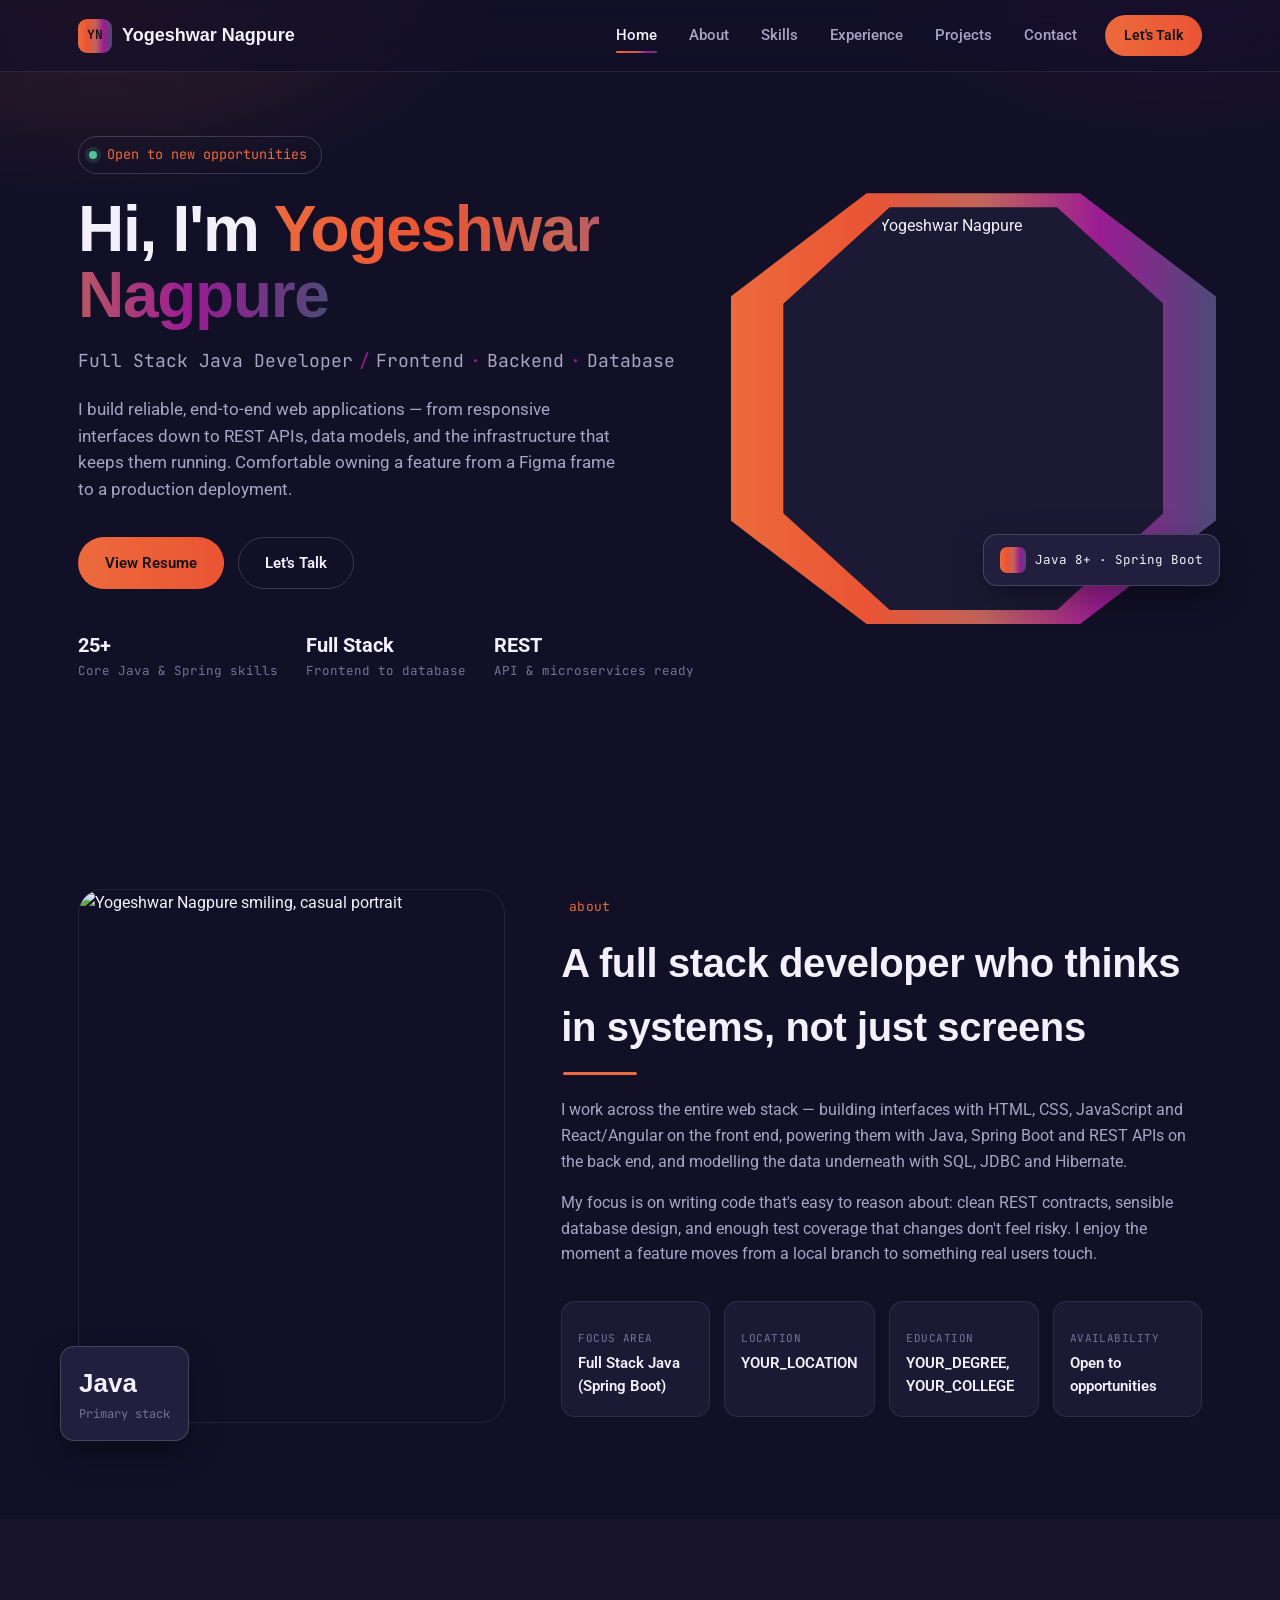
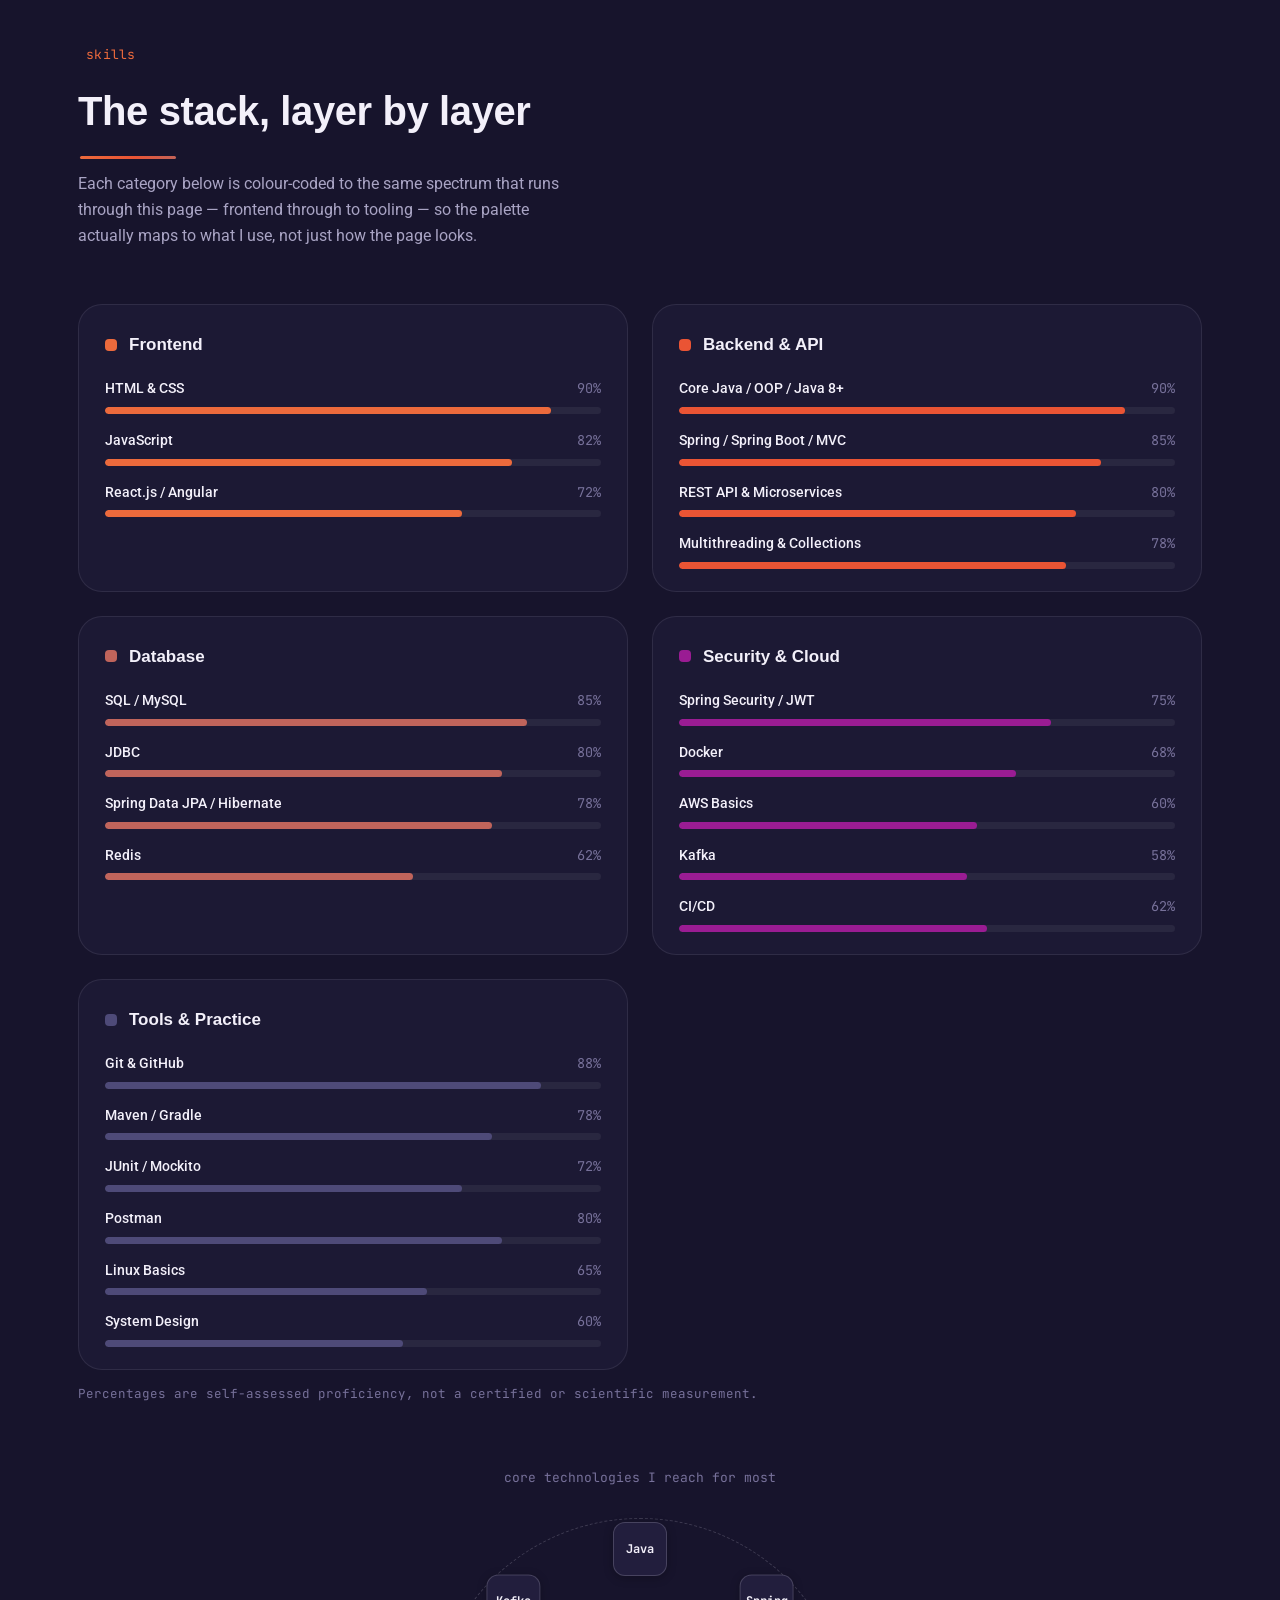
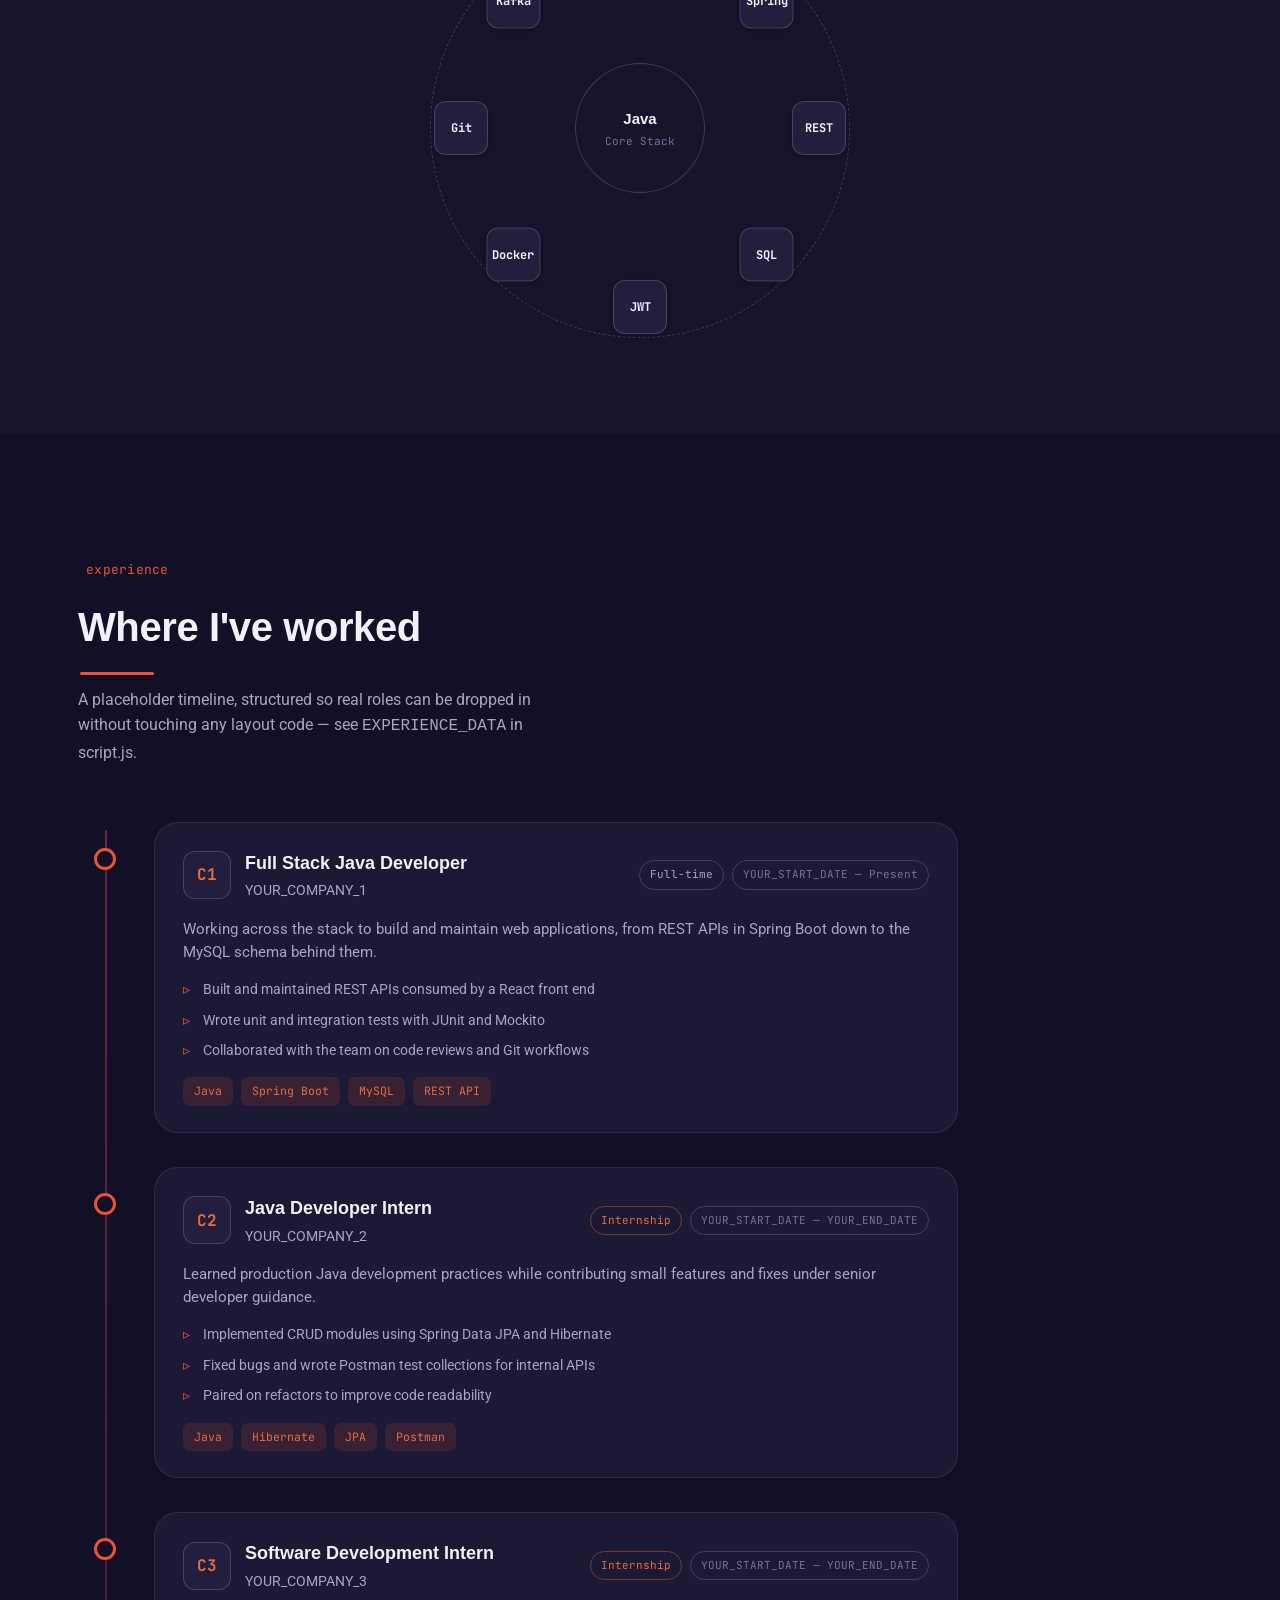
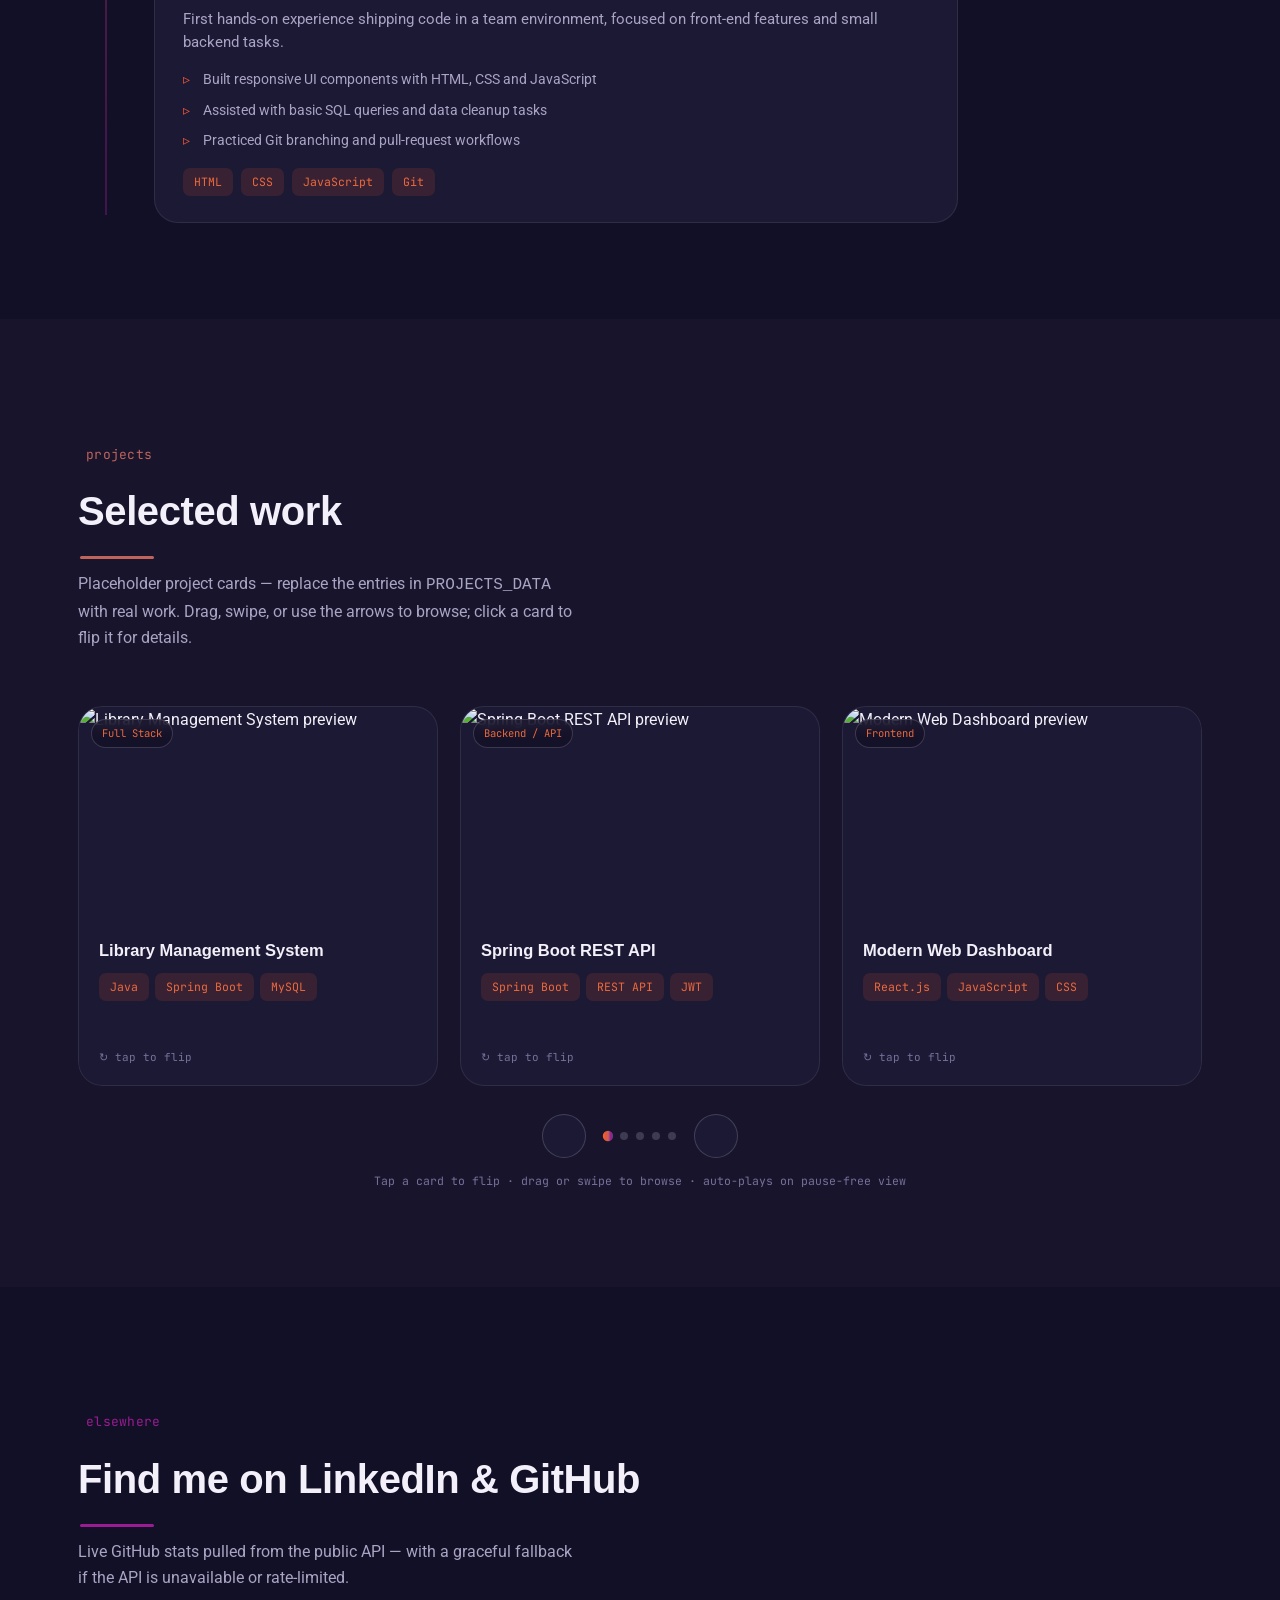
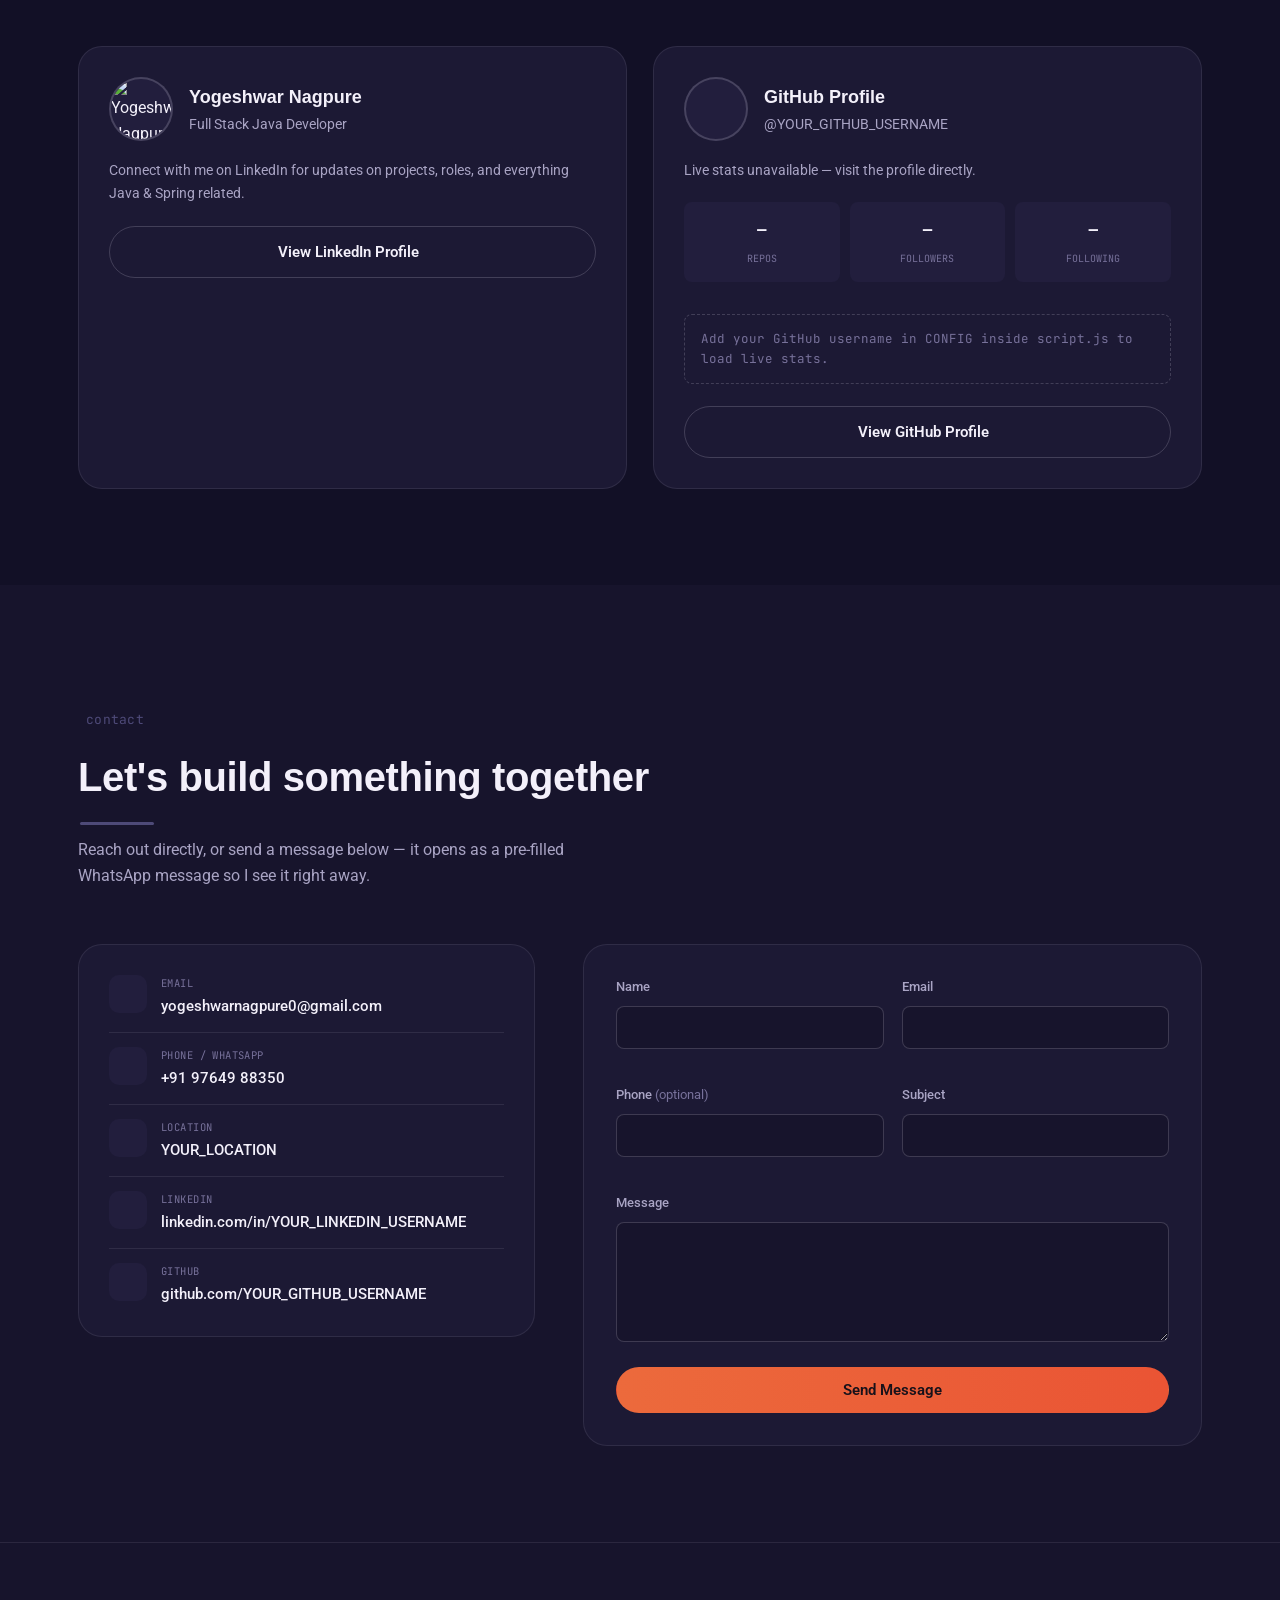
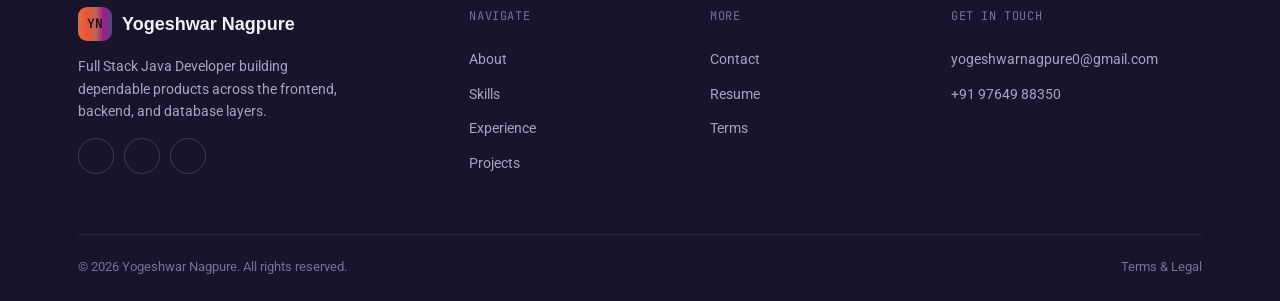
==== index.html @ 5b10509e "Initial commit" ====
<!DOCTYPE html>
<html lang="en">
<head>
<meta charset="UTF-8">
<meta name="viewport" content="width=device-width, initial-scale=1.0">
<title>Yogeshwar Nagpure — Full Stack Java Developer</title>
<meta name="description" content="Portfolio of Yogeshwar Nagpure, a Full Stack Java Developer working across frontend, backend, and database with Spring Boot, REST APIs, and modern web technologies.">
<meta name="theme-color" content="#121026">
<link rel="icon" type="image/svg+xml" href="assets/img/favicon.svg">

<!-- Fonts -->
<link rel="preconnect" href="https://fonts.googleapis.com">
<link rel="preconnect" href="https://fonts.gstatic.com" crossorigin>
<link href="https://fonts.googleapis.com/css2?family=Space+Grotesk:wght@500;600;700&family=Inter:wght@400;500;600;700&family=JetBrains+Mono:wght@400;500;700&display=swap" rel="stylesheet">

<!-- Font Awesome -->
<link rel="stylesheet" href="https://cdnjs.cloudflare.com/ajax/libs/font-awesome/7.3.1/css/all.css" integrity="sha512-x9WwyMYBnlXMNQ6kQ/Lyzu1NqIhLQKL5Oq6xByfXuRj7s9CskyCbLv/1IjqzJmXwFXWr0ov6jBV7Qbc0hh9nHg==" crossorigin="anonymous" referrerpolicy="no-referrer">

<link rel="stylesheet" href="style.css">
</head>
<body>

<!-- Scroll progress: the "stack spectrum" thread -->
<div class="scroll-progress" aria-hidden="true"><div class="scroll-progress__bar" id="scrollProgress"></div></div>

<!-- ============ HEADER ============ -->
<header class="site-header" id="siteHeader">
  <div class="site-header__inner">
    <a href="#home" class="brand">
      <span class="brand__mark" aria-hidden="true">YN</span>
      Yogeshwar Nagpure
    </a>

    <nav class="nav" id="siteNav" aria-label="Primary">
      <a href="#home" class="nav__link" data-nav>Home</a>
      <a href="#about" class="nav__link" data-nav>About</a>
      <a href="#skills" class="nav__link" data-nav>Skills</a>
      <a href="#experience" class="nav__link" data-nav>Experience</a>
      <a href="#projects" class="nav__link" data-nav>Projects</a>
      <a href="#contact" class="nav__link" data-nav>Contact</a>
      <a href="#contact" class="btn btn-primary btn-sm nav__cta">Let's Talk</a>
    </nav>

    <button class="hamburger" id="hamburgerBtn" aria-label="Toggle navigation menu" aria-expanded="false" aria-controls="siteNav">
      <span></span><span></span><span></span>
    </button>
  </div>
</header>

<main>

  <!-- ============ HERO ============ -->
  <section class="hero" id="home">
    <div class="container hero__grid">
      <div data-reveal>
        <div class="hero__kicker"><span class="hero__kicker-dot" aria-hidden="true"></span> Open to new opportunities</div>

        <h1 class="hero__name">Hi, I'm <span>Yogeshwar Nagpure</span></h1>

        <p class="hero__role">Full Stack Java Developer<span class="divider">/</span>Frontend<span class="divider">·</span>Backend<span class="divider">·</span>Database</p>

        <p class="hero__intro">I build reliable, end-to-end web applications — from responsive interfaces down to REST APIs, data models, and the infrastructure that keeps them running. Comfortable owning a feature from a Figma frame to a production deployment.</p>

        <div class="hero__actions">
          <button class="btn btn-primary" id="openResumeBtn">View Resume</button>
          <a href="#contact" class="btn btn-outline" id="letsTalkBtn">Let's Talk</a>
        </div>

        <div class="hero__meta">
          <div class="hero__meta-item"><b>25+</b>Core Java &amp; Spring skills</div>
          <div class="hero__meta-item"><b>Full&nbsp;Stack</b>Frontend to database</div>
          <div class="hero__meta-item"><b>REST</b>API &amp; microservices ready</div>
        </div>
      </div>

      <div class="hero__portrait" data-reveal>
        <div class="hero__portrait-ring" aria-hidden="true"></div>
        <div class="hero__portrait-frame">
          <img src="assets/img/profile-formal.jpg" alt="Portrait of Yogeshwar Nagpure">
        </div>
        <div class="hero__tag">
          <span class="hero__tag-icon" aria-hidden="true"></span>
          <span>Java 8+ · Spring Boot</span>
        </div>
      </div>
    </div>
  </section>

  <!-- ============ ABOUT ============ -->
  <section class="section" id="about">
    <div class="container">
      <div class="about__grid">
        <div class="about__photo-wrap" data-reveal>
          <div class="about__photo">
            <img src="assets/img/profile-casual.jpg" alt="Yogeshwar Nagpure smiling, casual portrait">
          </div>
          <div class="about__badge">
            <b>Java</b>
            <span>Primary stack</span>
          </div>
        </div>

        <div data-reveal>
          <div class="eyebrow" style="--eyebrow-accent:var(--stack-1);"><i class="fa-solid fa-user" aria-hidden="true"></i>about</div>
          <h2 class="section-title" style="--title-accent:var(--stack-1);">A full stack developer who thinks in systems, not just screens</h2>
          <div class="about__text" style="margin-top:22px;">
            <p>I work across the entire web stack — building interfaces with HTML, CSS, JavaScript and React/Angular on the front end, powering them with Java, Spring Boot and REST APIs on the back end, and modelling the data underneath with SQL, JDBC and Hibernate.</p>
            <p>My focus is on writing code that's easy to reason about: clean REST contracts, sensible database design, and enough test coverage that changes don't feel risky. I enjoy the moment a feature moves from a local branch to something real users touch.</p>
          </div>

          <div class="info-cards" data-reveal-group>
            <div class="info-card" style="--i:0" data-reveal>
              <div class="info-card__icon" aria-hidden="true"><i class="fa-solid fa-compass" style="color:var(--stack-1);"></i></div>
              <div class="info-card__label">Focus Area</div>
              <div class="info-card__value">Full Stack Java (Spring Boot)</div>
            </div>
            <div class="info-card" style="--i:1" data-reveal>
              <div class="info-card__icon" aria-hidden="true"><i class="fa-solid fa-location-dot" style="color:var(--stack-3);"></i></div>
              <div class="info-card__label">Location</div>
              <div class="info-card__value">YOUR_LOCATION</div>
            </div>
            <div class="info-card" style="--i:2" data-reveal>
              <div class="info-card__icon" aria-hidden="true"><i class="fa-solid fa-graduation-cap" style="color:var(--stack-4);"></i></div>
              <div class="info-card__label">Education</div>
              <div class="info-card__value">YOUR_DEGREE, YOUR_COLLEGE</div>
            </div>
            <div class="info-card" style="--i:3" data-reveal>
              <div class="info-card__icon" aria-hidden="true"><i class="fa-solid fa-circle" style="color:var(--success);"></i></div>
              <div class="info-card__label">Availability</div>
              <div class="info-card__value">Open to opportunities</div>
            </div>
          </div>
        </div>
      </div>
    </div>
  </section>

  <!-- ============ SKILLS ============ -->
  <section class="section section-alt" id="skills">
    <div class="container">
      <div class="section-head" data-reveal>
        <div class="eyebrow"><i class="fa-solid fa-layer-group" aria-hidden="true"></i>skills</div>
        <h2 class="section-title section-title--gradient">The stack, layer by layer</h2>
        <p class="section-sub">Each category below is colour-coded to the same spectrum that runs through this page — frontend through to tooling — so the palette actually maps to what I use, not just how the page looks.</p>
      </div>

      <div class="skills-categories" id="skillsGrid" data-reveal-group>
        <!-- populated by script.js from SKILLS_DATA, structural markup kept here for no-JS fallback -->
      </div>
      <p class="skills-note">Percentages are self-assessed proficiency, not a certified or scientific measurement.</p>

      <div class="ring-wrap">
        <p class="ring-title">core technologies I reach for most</p>
        <div class="ring" id="skillRing" data-paused="false">
          <div class="ring__track" id="ringTrack"></div>
          <div class="ring__center"><b>Java</b><span>Core Stack</span></div>
        </div>
      </div>
    </div>
  </section>

  <!-- ============ EXPERIENCE ============ -->
  <section class="section" id="experience">
    <div class="container">
      <div class="section-head" data-reveal>
        <div class="eyebrow" style="--eyebrow-accent:var(--stack-2);"><i class="fa-solid fa-briefcase" aria-hidden="true"></i>experience</div>
        <h2 class="section-title" style="--title-accent:var(--stack-2);">Where I've worked</h2>
        <p class="section-sub">A placeholder timeline, structured so real roles can be dropped in without touching any layout code — see <code>EXPERIENCE_DATA</code> in script.js.</p>
      </div>

      <div class="timeline" id="timelineList" data-reveal></div>
    </div>
  </section>

  <!-- ============ PROJECTS ============ -->
  <section class="section section-alt" id="projects">
    <div class="container">
      <div class="section-head" data-reveal>
        <div class="eyebrow" style="--eyebrow-accent:var(--stack-3);"><i class="fa-solid fa-diagram-project" aria-hidden="true"></i>projects</div>
        <h2 class="section-title" style="--title-accent:var(--stack-3);">Selected work</h2>
        <p class="section-sub">Placeholder project cards — replace the entries in <code>PROJECTS_DATA</code> with real work. Drag, swipe, or use the arrows to browse; click a card to flip it for details.</p>
      </div>

      <div class="carousel" id="projectCarousel">
        <div class="carousel__viewport" id="carouselViewport">
          <div class="carousel__track" id="carouselTrack"></div>
        </div>
        <div class="carousel__controls">
          <button class="carousel__arrow" id="prevBtn" aria-label="Previous project"><i class="fa-solid fa-chevron-left" aria-hidden="true"></i></button>
          <div class="carousel__dots" id="carouselDots"></div>
          <button class="carousel__arrow" id="nextBtn" aria-label="Next project"><i class="fa-solid fa-chevron-right" aria-hidden="true"></i></button>
        </div>
        <p class="carousel__hint">Tap a card to flip · drag or swipe to browse · auto-plays on pause-free view</p>
      </div>
    </div>
  </section>

  <!-- ============ PROFESSIONAL PROFILES ============ -->
  <section class="section" id="profiles">
    <div class="container">
      <div class="section-head" data-reveal>
        <div class="eyebrow" style="--eyebrow-accent:var(--stack-4);"><i class="fa-solid fa-share-nodes" aria-hidden="true"></i>elsewhere</div>
        <h2 class="section-title" style="--title-accent:var(--stack-4);">Find me on LinkedIn &amp; GitHub</h2>
        <p class="section-sub">Live GitHub stats pulled from the public API — with a graceful fallback if the API is unavailable or rate-limited.</p>
      </div>

      <div class="profiles-grid" data-reveal-group>
        <!-- LinkedIn card -->
        <div class="profile-card" style="--i:0" data-reveal>
          <div class="profile-card__head">
            <img class="profile-card__avatar" src="assets/img/profile-formal.jpg" alt="Yogeshwar Nagpure LinkedIn profile photo">
            <div>
              <div class="profile-card__name">Yogeshwar Nagpure</div>
              <div class="profile-card__role">Full Stack Java Developer</div>
            </div>
          </div>
          <p class="profile-card__bio">Connect with me on LinkedIn for updates on projects, roles, and everything Java &amp; Spring related.</p>
          <div class="profile-card__cta">
            <a href="https://www.linkedin.com/in/YOUR_LINKEDIN_USERNAME" target="_blank" rel="noopener noreferrer" class="btn btn-outline btn-block">View LinkedIn Profile <i class="fa-solid fa-arrow-up-right-from-square" aria-hidden="true"></i></a>
          </div>
        </div>

        <!-- GitHub card -->
        <div class="profile-card" style="--i:1" data-reveal id="githubCard" data-username="YOUR_GITHUB_USERNAME">
          <div class="profile-card__head">
            <img class="profile-card__avatar skeleton" id="ghAvatar" alt="" width="64" height="64" src="data:image/svg+xml,%3Csvg xmlns='http://www.w3.org/2000/svg' viewBox='0 0 64 64'%3E%3C/svg%3E">
            <div>
              <div class="profile-card__name" id="ghName">Loading…</div>
              <div class="profile-card__role" id="ghLogin">@YOUR_GITHUB_USERNAME</div>
            </div>
          </div>
          <p class="profile-card__bio" id="ghBio">Fetching public GitHub profile data…</p>
          <div class="profile-card__stats">
            <div class="profile-stat"><b id="ghRepos">–</b><span>Repos</span></div>
            <div class="profile-stat"><b id="ghFollowers">–</b><span>Followers</span></div>
            <div class="profile-stat"><b id="ghFollowing">–</b><span>Following</span></div>
          </div>
          <div class="profile-card__repos" id="ghRepoList"></div>
          <div class="profile-card__fallback" id="ghFallback">GitHub data isn't available right now (API limit, network, or invalid username) — showing this card without live stats. Visit the profile directly instead.</div>
          <div class="profile-card__cta">
            <a href="https://github.com/YOUR_GITHUB_USERNAME" target="_blank" rel="noopener noreferrer" class="btn btn-outline btn-block">View GitHub Profile <i class="fa-solid fa-arrow-up-right-from-square" aria-hidden="true"></i></a>
          </div>
        </div>
      </div>
    </div>
  </section>

  <!-- ============ CONTACT ============ -->
  <section class="section section-alt" id="contact">
    <div class="container">
      <div class="section-head" data-reveal>
        <div class="eyebrow" style="--eyebrow-accent:var(--stack-5);"><i class="fa-solid fa-paper-plane" aria-hidden="true"></i>contact</div>
        <h2 class="section-title" style="--title-accent:var(--stack-5);">Let's build something together</h2>
        <p class="section-sub">Reach out directly, or send a message below — it opens as a pre-filled WhatsApp message so I see it right away.</p>
      </div>

      <div class="contact__grid">
        <div class="contact-info-card" data-reveal>
          <div class="contact-row">
            <div class="contact-row__icon" aria-hidden="true"><i class="fa-solid fa-envelope" style="color:var(--stack-1);"></i></div>
            <div>
              <div class="contact-row__label">Email</div>
              <div class="contact-row__value"><a href="mailto:yogeshwarnagpure0@gmail.com">yogeshwarnagpure0@gmail.com</a></div>
            </div>
          </div>
          <div class="contact-row">
            <div class="contact-row__icon" aria-hidden="true"><i class="fa-brands fa-whatsapp" style="color:#25D366;"></i></div>
            <div>
              <div class="contact-row__label">Phone / WhatsApp</div>
              <div class="contact-row__value"><a href="tel:+919764988350">+91 97649 88350</a></div>
            </div>
          </div>
          <div class="contact-row">
            <div class="contact-row__icon" aria-hidden="true"><i class="fa-solid fa-location-dot" style="color:var(--stack-3);"></i></div>
            <div>
              <div class="contact-row__label">Location</div>
              <div class="contact-row__value">YOUR_LOCATION</div>
            </div>
          </div>
          <div class="contact-row">
            <div class="contact-row__icon" aria-hidden="true"><i class="fa-brands fa-linkedin-in" style="color:#0A66C2;"></i></div>
            <div>
              <div class="contact-row__label">LinkedIn</div>
              <div class="contact-row__value"><a href="https://www.linkedin.com/in/YOUR_LINKEDIN_USERNAME" target="_blank" rel="noopener noreferrer">linkedin.com/in/YOUR_LINKEDIN_USERNAME</a></div>
            </div>
          </div>
          <div class="contact-row">
            <div class="contact-row__icon" aria-hidden="true"><i class="fa-brands fa-github"></i></div>
            <div>
              <div class="contact-row__label">GitHub</div>
              <div class="contact-row__value"><a href="https://github.com/YOUR_GITHUB_USERNAME" target="_blank" rel="noopener noreferrer">github.com/YOUR_GITHUB_USERNAME</a></div>
            </div>
          </div>
        </div>

        <form class="form" id="contactForm" data-reveal novalidate>
          <div class="form-grid">
            <div class="field">
              <label for="fieldName">Name</label>
              <input type="text" id="fieldName" name="name" autocomplete="name" required>
              <p class="field-error">Please enter your name.</p>
            </div>
            <div class="field">
              <label for="fieldEmail">Email</label>
              <input type="email" id="fieldEmail" name="email" autocomplete="email" required>
              <p class="field-error">Please enter a valid email address.</p>
            </div>
            <div class="field">
              <label for="fieldPhone">Phone <span style="color:var(--text-muted); font-weight:400;">(optional)</span></label>
              <input type="tel" id="fieldPhone" name="phone" autocomplete="tel">
              <p class="field-error">Please enter a valid phone number.</p>
            </div>
            <div class="field">
              <label for="fieldSubject">Subject</label>
              <input type="text" id="fieldSubject" name="subject" required>
              <p class="field-error">Please enter a subject.</p>
            </div>
            <div class="field field-full">
              <label for="fieldMessage">Message</label>
              <textarea id="fieldMessage" name="message" required></textarea>
              <p class="field-error">Please enter a message.</p>
            </div>
          </div>

          <button type="submit" class="btn btn-primary btn-block">Send Message</button>
          <p class="form-status" id="formStatus" role="status"></p>
        </form>
      </div>
    </div>
  </section>

</main>

<!-- ============ FOOTER ============ -->
<footer class="site-footer">
  <div class="container">
    <div class="footer__grid">
      <div class="footer__brand">
        <a href="#home" class="brand"><span class="brand__mark" aria-hidden="true">YN</span> Yogeshwar Nagpure</a>
        <p class="footer__desc">Full Stack Java Developer building dependable products across the frontend, backend, and database layers.</p>
        <div class="footer__social">
          <a href="mailto:yogeshwarnagpure0@gmail.com" aria-label="Email Yogeshwar Nagpure"><i class="fa-solid fa-envelope" aria-hidden="true"></i></a>
          <a href="https://github.com/YOUR_GITHUB_USERNAME" target="_blank" rel="noopener noreferrer" aria-label="GitHub profile"><i class="fa-brands fa-github" aria-hidden="true"></i></a>
          <a href="https://www.linkedin.com/in/YOUR_LINKEDIN_USERNAME" target="_blank" rel="noopener noreferrer" aria-label="LinkedIn profile"><i class="fa-brands fa-linkedin-in" aria-hidden="true"></i></a>
        </div>
      </div>

      <div class="footer__col">
        <div class="footer__col-title">Navigate</div>
        <a href="#about">About</a>
        <a href="#skills">Skills</a>
        <a href="#experience">Experience</a>
        <a href="#projects">Projects</a>
      </div>

      <div class="footer__col">
        <div class="footer__col-title">More</div>
        <a href="#contact">Contact</a>
        <a href="#" id="footerResumeLink">Resume</a>
        <a href="terms.html">Terms</a>
      </div>

      <div class="footer__col">
        <div class="footer__col-title">Get in touch</div>
        <a href="mailto:yogeshwarnagpure0@gmail.com">yogeshwarnagpure0@gmail.com</a>
        <a href="tel:+919764988350">+91 97649 88350</a>
      </div>
    </div>

    <div class="footer__bottom">
      <span>© <span id="footerYear"></span> Yogeshwar Nagpure. All rights reserved.</span>
      <span><a href="terms.html">Terms &amp; Legal</a></span>
    </div>
  </div>
</footer>

<button class="back-to-top" id="backToTop" aria-label="Back to top"><i class="fa-solid fa-arrow-up" aria-hidden="true"></i></button>

<!-- Resume modal -->
<div class="modal-overlay" id="resumeModal" role="dialog" aria-modal="true" aria-labelledby="resumeModalTitle">
  <div class="modal">
    <div class="modal__head">
      <span class="modal__title" id="resumeModalTitle">Resume — Yogeshwar Nagpure</span>
      <button class="modal__close" id="closeResumeBtn" aria-label="Close resume preview"><i class="fa-solid fa-xmark" aria-hidden="true"></i></button>
    </div>
    <div class="modal__body" id="resumeModalBody">
      <!-- iframe injected by JS, with fallback message if YOUR_RESUME_PDF isn't set -->
    </div>
  </div>
</div>

<script src="script.js"></script>
</body>
</html>
---- style.css ----
@import url('https://fonts.googleapis.com/css2?family=Asap+Sharp:ital,wght@0,100..900;1,100..900&family=Roboto:ital,wght@0,100..900;1,100..900&display=swap');

/* =========================================================
   YOGESHWAR NAGPURE — PORTFOLIO
   Design concept: "The Stack Spectrum"
   A five-stop gradient (frontend → backend → database →
   security/cloud → infrastructure) drawn from the provided
   palette. Infrastructure (deepest, darkest stop) becomes the
   page canvas itself; the other four stops rise out of it as
   accents, and are used to literally color-code the developer's
   real skill categories rather than as decoration. A thin
   gradient bar at the top of the viewport fills as you scroll —
   descending through the page mirrors descending through the
   stack.
   ========================================================= */

/* ---------- Design tokens ---------- */
:root {
  /* Stack spectrum (from provided palette) */
  --stack-1: #EC6A3C; /* Frontend */
  --stack-2: #EA5434; /* Backend / API */
  --stack-3: #C0645B; /* Database */
  --stack-4: #9A1C93; /* Security & Cloud */
  --stack-5: #4E4A78; /* Tools & Practice (lifted for contrast on dark canvas) */
  --stack-0: #1B1930; /* Infrastructure — the canvas */

  --gradient-stack: linear-gradient(90deg, var(--stack-1), var(--stack-2) 28%, var(--stack-3) 52%, var(--stack-4) 76%, var(--stack-5));

  /* Surface */
  --bg: #121026;
  --bg-alt: #17142c;
  --surface: #1c1934;
  --surface-raised: #221e3d;
  --border: rgba(238, 234, 250, 0.09);
  --border-strong: rgba(238, 234, 250, 0.18);

  /* Text */
  --text-primary: #F3F0FA;
  --text-secondary: #A9A4C4;
  --text-muted: #77719a;

  /* Accents (semantic, mapped to stack colors) */
  --accent: var(--stack-2);
  --accent-soft: rgba(234, 84, 52, 0.14);
  --accent-2: var(--stack-1);
  --success: #55c19a;
  --danger: #ef6b6b;

  /* Radius / shadow / motion */
  --radius-sm: 8px;
  --radius-md: 14px;
  --radius-lg: 24px;
  --shadow-sm: 0 2px 10px rgba(0,0,0,0.25);
  --shadow-md: 0 12px 32px rgba(0,0,0,0.35);
  --ease: cubic-bezier(.22,.61,.36,1);
  --dur-fast: 160ms;
  --dur-med: 320ms;
  --dur-slow: 620ms;

  /* Type */
  --font-display: 'Asap Sharp', 'Segoe UI', sans-serif;
  --font-body: 'Roboto', 'Segoe UI', sans-serif;
  --font-mono: 'JetBrains Mono', 'Courier New', monospace;

  --header-h: 72px;
  --container: 1180px;
}

/* ---------- Reset ---------- */
* , *::before, *::after { box-sizing: border-box; }
html { scroll-behavior: smooth; }
body {
  margin: 0;
  background: var(--bg);
  color: var(--text-primary);
  font-family: var(--font-body);
  line-height: 1.6;
  -webkit-font-smoothing: antialiased;
  overflow-x: hidden;
}
img { max-width: 100%; display: block; }
a { color: inherit; text-decoration: none; }
ul { list-style: none; margin: 0; padding: 0; }
button { font-family: inherit; cursor: pointer; }
input, textarea, select { font-family: inherit; }
h1,h2,h3,h4,p { margin: 0; }

section { scroll-margin-top: var(--header-h); }

:focus-visible {
  outline: 2px solid var(--stack-1);
  outline-offset: 3px;
  border-radius: 4px;
}

.container {
  width: 100%;
  max-width: var(--container);
  margin: 0 auto;
  padding: 0 28px;
}

.section {
  padding: 118px 0 96px;
  position: relative;
}
.section-alt { background: var(--bg-alt); }

.eyebrow {
  display: inline-flex;
  align-items: center;
  gap: 8px;
  font-family: var(--font-mono);
  font-size: 13px;
  letter-spacing: 0.02em;
  color: var(--eyebrow-accent, var(--stack-1));
  margin-bottom: 14px;
  white-space: nowrap;
}
.eyebrow i { font-size: 12px; }
/* blinking terminal caret — ties the heading back to the site's code-comment motif */
.eyebrow::after {
  content: "";
  width: 2px;
  height: 1em;
  margin-left: 1px;
  background: currentColor;
  opacity: 0;
  animation: caretBlink 1.1s steps(1) infinite;
}
@keyframes caretBlink { 0%, 49% { opacity: 1; } 50%, 100% { opacity: 0; } }

.section-head {
  max-width: 640px;
  margin-bottom: 56px;
}
.section-title {
  position: relative;
  display: block;
  padding-bottom: 16px;
  font-family: var(--font-display);
  font-size: clamp(28px, 4vw, 40px);
  font-weight: 600;
  letter-spacing: -0.01em;
  color: var(--text-primary);
}
/* animated underline: each section grows its own accent bar into view as it's revealed */
.section-title::after {
  content: "";
  position: absolute;
  left: 2px;
  bottom: 0;
  height: 3px;
  width: 0;
  border-radius: 2px;
  background: var(--title-accent, var(--gradient-stack));
  transition: width 900ms var(--ease) 150ms;
}
.section-head.is-visible .section-title::after,
[data-reveal].is-visible .section-title::after { width: 74px; }
/* skills' title carries the full spectrum, so let it visibly shimmer rather than sit static */
.section-title--gradient::after {
  width: 0;
  background-size: 200% 100%;
}
.section-head.is-visible .section-title--gradient::after,
[data-reveal].is-visible .section-title--gradient::after {
  width: 96px;
  animation: gradientShift 3.2s linear infinite;
}
@keyframes gradientShift {
  0% { background-position: 0% 0; }
  100% { background-position: 200% 0; }
}
.section-sub {
  margin-top: 12px;
  color: var(--text-secondary);
  font-size: 16px;
  max-width: 56ch;
}

.btn {
  display: inline-flex;
  align-items: center;
  justify-content: center;
  gap: 8px;
  padding: 13px 26px;
  border-radius: 999px;
  font-weight: 600;
  font-size: 15px;
  border: 1px solid transparent;
  transition: transform var(--dur-fast) var(--ease), box-shadow var(--dur-fast) var(--ease), border-color var(--dur-fast) var(--ease), background var(--dur-fast) var(--ease);
  white-space: nowrap;
}
.btn:active { transform: translateY(1px) scale(0.98); }
.btn-primary {
  background: linear-gradient(90deg, var(--stack-1), var(--stack-2));
  color: #17111a;
}
.btn-primary:hover { box-shadow: 0 10px 26px -8px rgba(234,84,52,0.55); transform: translateY(-2px); }
.btn-outline {
  background: transparent;
  border-color: var(--border-strong);
  color: var(--text-primary);
}
.btn-outline:hover { border-color: var(--stack-1); color: var(--stack-1); transform: translateY(-2px); }
.btn-sm { padding: 9px 18px; font-size: 13.5px; }
.btn[disabled], .btn.is-disabled {
  opacity: 0.4;
  pointer-events: none;
}
.btn-block { width: 100%; }

/* ---------- Scroll progress (the "stack" thread) ---------- */
.scroll-progress {
  position: fixed;
  top: 0; left: 0;
  height: 3px;
  width: 100%;
  z-index: 1100;
  background: transparent;
}
.scroll-progress__bar {
  height: 100%;
  width: 0%;
  background: var(--gradient-stack);
  transition: width 80ms linear;
}

/* ---------- Header ---------- */
.site-header {
  position: fixed;
  top: 0; left: 0; right: 0;
  height: var(--header-h);
  z-index: 1000;
  display: flex;
  align-items: center;
  background: rgba(18, 16, 38, 0.72);
  backdrop-filter: blur(14px) saturate(140%);
  -webkit-backdrop-filter: blur(14px) saturate(140%);
  border-bottom: 1px solid var(--border);
  transition: background var(--dur-med) var(--ease);
}
.site-header__inner {
  width: 100%;
  max-width: var(--container);
  margin: 0 auto;
  padding: 0 28px;
  display: flex;
  align-items: center;
  justify-content: space-between;
}
.brand {
  display: flex;
  align-items: center;
  gap: 10px;
  font-family: var(--font-display);
  font-weight: 600;
  font-size: 18px;
  color: var(--text-primary);
}
.brand__mark {
  width: 34px; height: 34px;
  border-radius: 9px;
  background: var(--gradient-stack);
  display: flex; align-items: center; justify-content: center;
  font-family: var(--font-mono);
  font-size: 13px;
  font-weight: 700;
  color: #17111a;
}

.nav {
  display: flex;
  align-items: center;
  gap: 4px;
}
.nav__link {
  position: relative;
  padding: 9px 14px;
  font-size: 14.5px;
  font-weight: 500;
  color: var(--text-secondary);
  border-radius: 999px;
  transition: color var(--dur-fast) var(--ease);
}
.nav__link:hover { color: var(--text-primary); }
.nav__link.is-active { color: var(--text-primary); }
.nav__link.is-active::after {
  content: "";
  position: absolute;
  left: 14px; right: 14px; bottom: 3px;
  height: 2px;
  background: var(--gradient-stack);
  border-radius: 2px;
}
.nav__cta { margin-left: 10px; }

.hamburger {
  display: none;
  width: 40px; height: 40px;
  border: 1px solid var(--border-strong);
  border-radius: 10px;
  background: transparent;
  align-items: center; justify-content: center;
  flex-direction: column;
  gap: 4px;
}
.hamburger span {
  width: 18px; height: 2px;
  background: var(--text-primary);
  border-radius: 2px;
  transition: transform var(--dur-fast) var(--ease), opacity var(--dur-fast) var(--ease);
}
.hamburger[aria-expanded="true"] span:nth-child(1) { transform: translateY(6px) rotate(45deg); }
.hamburger[aria-expanded="true"] span:nth-child(2) { opacity: 0; }
.hamburger[aria-expanded="true"] span:nth-child(3) { transform: translateY(-6px) rotate(-45deg); }

/* ---------- Hero ---------- */
.hero {
  position: relative;
  padding-top: calc(var(--header-h) + 64px);
  padding-bottom: 90px;
  overflow: hidden;
}
.hero::before {
  content: "";
  position: absolute;
  inset: -20% -10% auto -10%;
  height: 620px;
  background:
    radial-gradient(560px 320px at 15% 20%, rgba(236,106,60,0.16), transparent 70%),
    radial-gradient(480px 320px at 85% 10%, rgba(154,28,147,0.20), transparent 70%);
  pointer-events: none;
  z-index: 0;
}
.hero__grid {
  position: relative;
  z-index: 1;
  display: grid;
  grid-template-columns: 1.15fr 0.85fr;
  gap: 48px;
  align-items: center;
}
.hero__kicker {
  font-family: var(--font-mono);
  font-size: 13.5px;
  color: var(--stack-1);
  display: inline-flex;
  align-items: center;
  gap: 10px;
  margin-bottom: 22px;
  padding: 7px 14px 7px 10px;
  border: 1px solid var(--border-strong);
  border-radius: 999px;
}
.hero__kicker-dot {
  width: 8px; height: 8px;
  border-radius: 50%;
  background: var(--success);
  box-shadow: 0 0 0 4px rgba(85,193,154,0.16);
}
.hero__name {
  font-family: var(--font-display);
  font-weight: 700;
  font-size: clamp(38px, 5.4vw, 64px);
  line-height: 1.04;
  letter-spacing: -0.02em;
}
.hero__name span {
  background: var(--gradient-stack);
  -webkit-background-clip: text;
  background-clip: text;
  color: transparent;
}
.hero__role {
  margin-top: 18px;
  font-family: var(--font-mono);
  font-size: clamp(15px, 2vw, 18px);
  color: var(--text-secondary);
}
.hero__role .divider { color: var(--stack-4); margin: 0 6px; }
.hero__intro {
  margin-top: 22px;
  max-width: 54ch;
  color: var(--text-secondary);
  font-size: 16.5px;
}
.hero__actions {
  margin-top: 34px;
  display: flex;
  gap: 14px;
  flex-wrap: wrap;
}
.hero__meta {
  margin-top: 40px;
  display: flex;
  gap: 28px;
  flex-wrap: wrap;
}
.hero__meta-item {
  font-family: var(--font-mono);
  font-size: 12.5px;
  color: var(--text-muted);
}
.hero__meta-item b { display: block; font-family: var(--font-body); font-size: 20px; color: var(--text-primary); font-weight: 700; }

.hero__portrait {
  position: relative;
  display: flex;
  justify-content: center;
}
.hero__portrait-frame {
  position: relative;
  width: min(380px, 82vw);
  aspect-ratio: 1 / 1.06;
  clip-path: polygon(28% 0%, 72% 0%, 100% 24%, 100% 76%, 72% 100%, 28% 100%, 0% 76%, 0% 24%);
  background: var(--surface);
  padding: 6px;
}
.hero__portrait-frame img {
  width: 100%; height: 100%;
  object-fit: cover;
  clip-path: polygon(28% 0%, 72% 0%, 100% 24%, 100% 76%, 72% 100%, 28% 100%, 0% 76%, 0% 24%);
}
.hero__portrait-ring {
  position: absolute;
  inset: -14px;
  clip-path: polygon(28% 0%, 72% 0%, 100% 24%, 100% 76%, 72% 100%, 28% 100%, 0% 76%, 0% 24%);
  background: var(--gradient-stack);
  z-index: -1;
  animation: rotateHue 12s linear infinite;
}
.hero__tag {
  position: absolute;
  bottom: 6%;
  right: -4%;
  background: var(--surface-raised);
  border: 1px solid var(--border-strong);
  border-radius: var(--radius-md);
  padding: 12px 16px;
  box-shadow: var(--shadow-md);
  font-family: var(--font-mono);
  font-size: 12.5px;
  display: flex;
  align-items: center;
  gap: 9px;
}
.hero__tag-icon {
  width: 26px; height: 26px;
  border-radius: 7px;
  background: var(--gradient-stack);
}

@keyframes rotateHue {
  0% { filter: hue-rotate(0deg); }
  100% { filter: hue-rotate(24deg); }
}

/* ---------- Reveal / fade animations ---------- */
[data-reveal] {
  opacity: 0;
  transform: translateY(22px);
  transition: opacity 700ms var(--ease), transform 700ms var(--ease);
}
[data-reveal].is-visible {
  opacity: 1;
  transform: translateY(0);
}
[data-reveal-group] > * { transition-delay: calc(var(--i, 0) * 70ms); }

/* ---------- About ---------- */
.about__grid {
  display: grid;
  grid-template-columns: 0.8fr 1.2fr;
  gap: 56px;
  align-items: start;
}
.about__photo-wrap {
  position: relative;
}
.about__photo {
  border-radius: var(--radius-lg);
  overflow: hidden;
  border: 1px solid var(--border);
  aspect-ratio: 4/5;
}
.about__photo img { width: 100%; height: 100%; object-fit: cover; }
.about__badge {
  position: absolute;
  left: -18px; bottom: -18px;
  background: var(--surface-raised);
  border: 1px solid var(--border-strong);
  border-radius: var(--radius-md);
  padding: 16px 18px;
  box-shadow: var(--shadow-md);
}
.about__badge b { font-family: var(--font-display); font-size: 26px; }
.about__badge span { display: block; font-size: 12px; color: var(--text-muted); font-family: var(--font-mono); }

.about__text p { color: var(--text-secondary); font-size: 16px; margin-bottom: 16px; }
.about__text p:last-of-type { margin-bottom: 0; }

.info-cards {
  margin-top: 34px;
  display: grid;
  grid-template-columns: repeat(4, 1fr);
  gap: 14px;
}
.info-card {
  background: var(--surface);
  border: 1px solid var(--border);
  border-radius: var(--radius-md);
  padding: 18px 16px;
  transition: transform var(--dur-fast) var(--ease), border-color var(--dur-fast) var(--ease);
}
.info-card:hover { transform: translateY(-4px); border-color: var(--border-strong); }
.info-card__icon { font-size: 20px; margin-bottom: 10px; }
.info-card__label { font-family: var(--font-mono); font-size: 11px; color: var(--text-muted); text-transform: uppercase; letter-spacing: 0.04em; }
.info-card__value { margin-top: 4px; font-weight: 600; font-size: 14.5px; }

/* ---------- Skills ---------- */
.skills-categories {
  display: grid;
  grid-template-columns: repeat(2, 1fr);
  gap: 24px;
}
.skill-cat {
  background: var(--surface);
  border: 1px solid var(--border);
  border-radius: var(--radius-lg);
  padding: 26px 26px 22px;
}
.skill-cat__head {
  display: flex;
  align-items: center;
  gap: 12px;
  margin-bottom: 20px;
}
.skill-cat__dot {
  width: 12px; height: 12px;
  border-radius: 4px;
}
.skill-cat__name { font-family: var(--font-display); font-weight: 600; font-size: 17px; }
.skill {
  margin-bottom: 16px;
}
.skill:last-child { margin-bottom: 0; }
.skill__top {
  display: flex;
  justify-content: space-between;
  font-size: 13.5px;
  margin-bottom: 7px;
}
.skill__name { color: var(--text-primary); font-weight: 500; }
.skill__pct { font-family: var(--font-mono); color: var(--text-muted); }
.skill__track {
  height: 7px;
  border-radius: 999px;
  background: rgba(255,255,255,0.06);
  overflow: hidden;
}
.skill__fill {
  height: 100%;
  width: 0%;
  border-radius: 999px;
  transition: width 1100ms var(--ease);
}

.skills-note {
  margin-top: 14px;
  font-size: 12.5px;
  color: var(--text-muted);
  font-family: var(--font-mono);
}

/* Ring carousel */
.ring-wrap {
  margin-top: 64px;
  display: flex;
  flex-direction: column;
  align-items: center;
}
.ring-title {
  font-family: var(--font-mono);
  font-size: 13px;
  color: var(--text-muted);
  margin-bottom: 30px;
  text-align: center;
}
.ring {
  position: relative;
  width: min(420px, 88vw);
  aspect-ratio: 1/1;
  border-radius: 50%;
  border: 1px dashed var(--border-strong);
}
.ring__center {
  position: absolute;
  top: 50%; left: 50%;
  width: 130px; height: 130px;
  margin: -65px 0 0 -65px;
  border-radius: 50%;
  background: var(--bg-alt);
  border: 1px solid var(--border-strong);
  z-index: 2;
  display: flex;
  align-items: center;
  justify-content: center;
  flex-direction: column;
  gap: 2px;
  text-align: center;
}
.ring__center b { font-family: var(--font-display); font-size: 15px; }
.ring__center span { font-family: var(--font-mono); font-size: 11px; color: var(--text-muted); }
.ring__track {
  position: absolute;
  inset: 0;
  animation: spin 26s linear infinite;
}
.ring[data-paused="true"] .ring__track { animation-play-state: paused; }
.ring__item {
  position: absolute;
  top: 50%; left: 50%;
  width: 54px; height: 54px;
  margin: -27px 0 0 -27px;
}
.ring__item-inner {
  width: 100%; height: 100%;
  border-radius: 12px;
  background: var(--surface-raised);
  border: 1px solid var(--border-strong);
  display: flex;
  align-items: center;
  justify-content: center;
  font-family: var(--font-mono);
  font-weight: 700;
  font-size: 12px;
  animation: counterSpin 26s linear infinite;
  box-shadow: var(--shadow-sm);
}
@keyframes spin { to { transform: rotate(360deg); } }
@keyframes counterSpin { to { transform: rotate(-360deg); } }

/* ---------- Experience ---------- */
.timeline {
  position: relative;
  max-width: 880px;
}
.timeline::before {
  content: "";
  position: absolute;
  left: 27px; top: 8px; bottom: 8px;
  width: 2px;
  background: linear-gradient(var(--gradient-stack));
  background: linear-gradient(180deg, var(--stack-1), var(--stack-4));
  opacity: 0.35;
}
.timeline-item {
  position: relative;
  padding-left: 76px;
  margin-bottom: 34px;
}
.timeline-item:last-child { margin-bottom: 0; }
.timeline-dot {
  position: absolute;
  left: 16px; top: 26px;
  width: 22px; height: 22px;
  border-radius: 50%;
  background: var(--bg);
  border: 3px solid var(--stack-2);
  z-index: 1;
}
.exp-card {
  background: var(--surface);
  border: 1px solid var(--border);
  border-radius: var(--radius-lg);
  padding: 26px 28px;
}
.exp-card__top {
  display: flex;
  gap: 16px;
  align-items: center;
  flex-wrap: wrap;
  justify-content: space-between;
}
.exp-card__id {
  display: flex;
  gap: 14px;
  align-items: center;
}
.exp-card__logo {
  width: 48px; height: 48px;
  border-radius: 12px;
  background: var(--surface-raised);
  border: 1px solid var(--border-strong);
  display: flex; align-items: center; justify-content: center;
  font-family: var(--font-mono);
  font-weight: 700;
  color: var(--stack-1);
  flex-shrink: 0;
}
.exp-card__role { font-family: var(--font-display); font-weight: 600; font-size: 18px; }
.exp-card__company { color: var(--text-secondary); font-size: 14px; margin-top: 2px; }
.exp-card__badges { display: flex; gap: 8px; flex-wrap: wrap; align-items: center; }
.badge {
  font-family: var(--font-mono);
  font-size: 11px;
  padding: 5px 10px;
  border-radius: 999px;
  border: 1px solid var(--border-strong);
  color: var(--text-secondary);
  white-space: nowrap;
}
.badge-intern { color: var(--stack-1); border-color: rgba(236,106,60,0.4); }
.badge-dates { color: var(--text-muted); }
.exp-card__desc { margin-top: 16px; color: var(--text-secondary); font-size: 14.5px; }
.exp-card__points {
  margin-top: 14px;
  display: grid;
  gap: 8px;
}
.exp-card__points li {
  padding-left: 20px;
  position: relative;
  font-size: 14px;
  color: var(--text-secondary);
}
.exp-card__points li::before {
  content: "▹";
  position: absolute;
  left: 0;
  color: var(--stack-2);
}
.exp-card__tags {
  margin-top: 16px;
  display: flex;
  gap: 8px;
  flex-wrap: wrap;
}
.tag {
  font-family: var(--font-mono);
  font-size: 11.5px;
  padding: 5px 11px;
  border-radius: 7px;
  background: var(--accent-soft);
  color: var(--stack-1);
}

/* ---------- Projects carousel ---------- */
.carousel {
  position: relative;
}
.carousel__viewport {
  overflow: hidden;
  cursor: grab;
  border-radius: var(--radius-lg);
}
.carousel__viewport.is-dragging { cursor: grabbing; }
.carousel__track {
  display: flex;
  gap: 22px;
  will-change: transform;
  transition: transform 480ms var(--ease);
}
.project-card {
  flex: 0 0 calc((100% - 44px) / 3);
  perspective: 1400px;
  height: 380px;
}
.project-card__inner {
  position: relative;
  width: 100%; height: 100%;
  transition: transform 620ms var(--ease);
  transform-style: preserve-3d;
}
.project-card.is-flipped .project-card__inner { transform: rotateY(180deg); }
.project-card__face {
  position: absolute;
  inset: 0;
  backface-visibility: hidden;
  border-radius: var(--radius-lg);
  border: 1px solid var(--border);
  overflow: hidden;
  background: var(--surface);
}
.project-card__front { display: flex; flex-direction: column; }
.project-card__img {
  height: 56%;
  overflow: hidden;
  position: relative;
}
.project-card__img img { width: 100%; height: 100%; object-fit: cover; }
.project-card__cat {
  position: absolute;
  top: 12px; left: 12px;
  font-family: var(--font-mono);
  font-size: 10.5px;
  padding: 5px 10px;
  border-radius: 999px;
  background: rgba(18,16,38,0.72);
  backdrop-filter: blur(6px);
  color: var(--stack-1);
  border: 1px solid var(--border-strong);
}
.project-card__body { padding: 18px 20px; flex: 1; display: flex; flex-direction: column; }
.project-card__title { font-family: var(--font-display); font-weight: 600; font-size: 16.5px; }
.project-card__tech { margin-top: 10px; display: flex; gap: 6px; flex-wrap: wrap; }
.project-card__hint {
  margin-top: auto;
  font-family: var(--font-mono);
  font-size: 11px;
  color: var(--text-muted);
  display: flex; align-items: center; gap: 6px;
}
.project-card__back {
  transform: rotateY(180deg);
  padding: 22px 22px 20px;
  display: flex;
  flex-direction: column;
  background: var(--surface-raised);
}
.project-card__back-title { font-family: var(--font-display); font-weight: 600; font-size: 16px; margin-bottom: 10px; }
.project-card__back-desc { font-size: 13.5px; color: var(--text-secondary); flex: 1; overflow: auto; }
.project-card__meta { display: grid; grid-template-columns: 1fr 1fr; gap: 8px; margin: 14px 0; font-size: 12px; }
.project-card__meta div span { display: block; color: var(--text-muted); font-family: var(--font-mono); font-size: 10.5px; }
.project-card__back-actions { display: flex; gap: 10px; margin-top: auto; }

.carousel__controls {
  display: flex;
  align-items: center;
  justify-content: center;
  gap: 18px;
  margin-top: 28px;
}
.carousel__arrow {
  width: 44px; height: 44px;
  border-radius: 50%;
  border: 1px solid var(--border-strong);
  background: var(--surface);
  display: flex; align-items: center; justify-content: center;
  font-size: 16px;
  transition: transform var(--dur-fast) var(--ease), border-color var(--dur-fast) var(--ease);
}
.carousel__arrow:hover { border-color: var(--stack-1); transform: scale(1.06); }
.carousel__dots { display: flex; gap: 8px; }
.carousel__dot {
  width: 8px; height: 8px;
  border-radius: 50%;
  background: var(--border-strong);
  padding: 0; border: none;
  transition: background var(--dur-fast) var(--ease), transform var(--dur-fast) var(--ease);
}
.carousel__dot.is-active { background: var(--gradient-stack); transform: scale(1.3); }
.carousel__hint {
  text-align: center;
  margin-top: 14px;
  font-family: var(--font-mono);
  font-size: 11.5px;
  color: var(--text-muted);
}

/* ---------- Profiles ---------- */
.profiles-grid {
  display: grid;
  grid-template-columns: 1fr 1fr;
  gap: 26px;
}
.profile-card {
  background: var(--surface);
  border: 1px solid var(--border);
  border-radius: var(--radius-lg);
  padding: 30px;
}
.profile-card__head {
  display: flex;
  gap: 16px;
  align-items: center;
}
.profile-card__avatar {
  width: 64px; height: 64px;
  border-radius: 50%;
  object-fit: cover;
  border: 2px solid var(--border-strong);
  background: var(--surface-raised);
}
.profile-card__name { font-family: var(--font-display); font-weight: 600; font-size: 18px; }
.profile-card__role { font-size: 13.5px; color: var(--text-secondary); margin-top: 2px; }
.profile-card__bio { margin-top: 18px; font-size: 14px; color: var(--text-secondary); }
.profile-card__stats {
  margin-top: 20px;
  display: grid;
  grid-template-columns: repeat(3, 1fr);
  gap: 10px;
}
.profile-stat {
  background: var(--surface-raised);
  border-radius: var(--radius-sm);
  padding: 12px 10px;
  text-align: center;
}
.profile-stat b { display: block; font-family: var(--font-display); font-size: 19px; }
.profile-stat span { font-family: var(--font-mono); font-size: 10px; color: var(--text-muted); text-transform: uppercase; }
.profile-card__cta { margin-top: 22px; }
.profile-card__repos {
  margin-top: 16px;
  display: grid;
  gap: 8px;
}
.repo-row {
  display: flex;
  justify-content: space-between;
  align-items: center;
  font-size: 12.5px;
  padding: 9px 12px;
  border-radius: var(--radius-sm);
  background: var(--surface-raised);
  border: 1px solid var(--border);
}
.repo-row__name { font-family: var(--font-mono); color: var(--text-primary); }
.repo-row__stars { color: var(--text-muted); font-family: var(--font-mono); font-size: 11px; }
.profile-card__fallback {
  margin-top: 16px;
  padding: 14px 16px;
  border-radius: var(--radius-sm);
  border: 1px dashed var(--border-strong);
  color: var(--text-muted);
  font-size: 12.5px;
  font-family: var(--font-mono);
  display: none;
}
.profile-card__fallback.is-visible { display: block; }
.skeleton {
  background: linear-gradient(90deg, var(--surface-raised) 0%, rgba(255,255,255,0.06) 50%, var(--surface-raised) 100%);
  background-size: 200% 100%;
  animation: shimmer 1.4s infinite;
  border-radius: 6px;
}
@keyframes shimmer { to { background-position: -200% 0; } }

/* ---------- Contact ---------- */
.contact__grid {
  display: grid;
  grid-template-columns: 0.85fr 1.15fr;
  gap: 48px;
}
.contact-info-card {
  background: var(--surface);
  border: 1px solid var(--border);
  border-radius: var(--radius-lg);
  padding: 30px;
  height: fit-content;
}
.contact-row {
  display: flex;
  gap: 14px;
  align-items: flex-start;
  padding: 14px 0;
  border-bottom: 1px solid var(--border);
}
.contact-row:last-child { border-bottom: none; padding-bottom: 0; }
.contact-row:first-child { padding-top: 0; }
.contact-row__icon {
  width: 38px; height: 38px;
  border-radius: 10px;
  background: var(--surface-raised);
  display: flex; align-items: center; justify-content: center;
  flex-shrink: 0;
  font-size: 16px;
}
.contact-row__label { font-family: var(--font-mono); font-size: 10.5px; color: var(--text-muted); text-transform: uppercase; letter-spacing: 0.04em; }
.contact-row__value { margin-top: 3px; font-size: 14.5px; font-weight: 500; word-break: break-word; }
.contact-row__value a:hover { color: var(--stack-1); }

.form {
  background: var(--surface);
  border: 1px solid var(--border);
  border-radius: var(--radius-lg);
  padding: 32px;
}
.form-grid {
  display: grid;
  grid-template-columns: 1fr 1fr;
  gap: 18px;
}
.field { margin-bottom: 18px; }
.field-full { grid-column: 1 / -1; }
.field label {
  display: block;
  font-size: 13px;
  font-weight: 500;
  margin-bottom: 8px;
  color: var(--text-secondary);
}
.field input, .field textarea {
  width: 100%;
  padding: 12px 14px;
  background: var(--bg-alt);
  border: 1px solid var(--border-strong);
  border-radius: var(--radius-sm);
  color: var(--text-primary);
  font-size: 14.5px;
  transition: border-color var(--dur-fast) var(--ease);
}
.field input:focus, .field textarea:focus {
  border-color: var(--stack-1);
  outline: none;
}
.field textarea { resize: vertical; min-height: 120px; }
.field.has-error input, .field.has-error textarea { border-color: var(--danger); }
.field-error {
  display: none;
  margin-top: 6px;
  font-size: 12px;
  color: var(--danger);
}
.field.has-error .field-error { display: block; }
.form-status {
  margin-top: 6px;
  padding: 13px 16px;
  border-radius: var(--radius-sm);
  font-size: 13.5px;
  display: none;
  align-items: center;
  gap: 8px;
}
.form-status.is-success {
  display: flex;
  background: rgba(85,193,154,0.12);
  color: var(--success);
  border: 1px solid rgba(85,193,154,0.3);
}
.form-status.is-error {
  display: flex;
  background: rgba(239,107,107,0.1);
  color: var(--danger);
  border: 1px solid rgba(239,107,107,0.28);
}

/* ---------- Footer ---------- */
.site-footer {
  background: var(--bg-alt);
  border-top: 1px solid var(--border);
  padding: 64px 0 28px;
}
.footer__grid {
  display: grid;
  grid-template-columns: 1.4fr 0.8fr 0.8fr 1fr;
  gap: 40px;
}
.footer__brand { max-width: 280px; }
.footer__desc { margin-top: 14px; color: var(--text-secondary); font-size: 14px; }
.footer__col-title { font-family: var(--font-mono); font-size: 12px; color: var(--text-muted); text-transform: uppercase; letter-spacing: 0.05em; margin-bottom: 16px; }
.footer__col a {
  display: block;
  color: var(--text-secondary);
  font-size: 14px;
  padding: 6px 0;
  transition: color var(--dur-fast) var(--ease);
}
.footer__col a:hover { color: var(--stack-1); }
.footer__social { display: flex; gap: 10px; margin-top: 16px; }
.footer__social a {
  width: 36px; height: 36px;
  border-radius: 50%;
  border: 1px solid var(--border-strong);
  display: flex; align-items: center; justify-content: center;
  font-size: 14px;
}
.footer__social a:hover { border-color: var(--stack-1); color: var(--stack-1); }
.footer__bottom {
  margin-top: 54px;
  padding-top: 22px;
  border-top: 1px solid var(--border);
  display: flex;
  justify-content: space-between;
  flex-wrap: wrap;
  gap: 10px;
  font-size: 12.5px;
  color: var(--text-muted);
}
.footer__bottom a:hover { color: var(--stack-1); }

/* ---------- Back to top ---------- */
.back-to-top {
  position: fixed;
  right: 24px;
  bottom: 24px;
  width: 46px; height: 46px;
  border-radius: 50%;
  background: var(--surface-raised);
  border: 1px solid var(--border-strong);
  display: flex; align-items: center; justify-content: center;
  opacity: 0;
  visibility: hidden;
  transform: translateY(10px);
  transition: opacity var(--dur-med) var(--ease), transform var(--dur-med) var(--ease), border-color var(--dur-fast) var(--ease);
  z-index: 500;
  box-shadow: var(--shadow-sm);
}
.back-to-top.is-visible { opacity: 1; visibility: visible; transform: translateY(0); }
.back-to-top:hover { border-color: var(--stack-1); }

/* ---------- Resume modal ---------- */
.modal-overlay {
  position: fixed;
  inset: 0;
  background: rgba(8,7,18,0.72);
  backdrop-filter: blur(4px);
  display: flex;
  align-items: center;
  justify-content: center;
  padding: 24px;
  z-index: 1200;
  opacity: 0;
  visibility: hidden;
  transition: opacity var(--dur-med) var(--ease), visibility var(--dur-med) var(--ease);
}
.modal-overlay.is-open { opacity: 1; visibility: visible; }
.modal {
  background: var(--surface);
  border: 1px solid var(--border-strong);
  border-radius: var(--radius-lg);
  width: min(880px, 100%);
  height: min(86vh, 1000px);
  display: flex;
  flex-direction: column;
  transform: scale(0.96) translateY(10px);
  transition: transform var(--dur-med) var(--ease);
  overflow: hidden;
}
.modal-overlay.is-open .modal { transform: scale(1) translateY(0); }
.modal__head {
  display: flex;
  align-items: center;
  justify-content: space-between;
  padding: 16px 20px;
  border-bottom: 1px solid var(--border);
}
.modal__title { font-family: var(--font-display); font-weight: 600; font-size: 16px; }
.modal__close {
  width: 34px; height: 34px;
  border-radius: 50%;
  border: 1px solid var(--border-strong);
  background: transparent;
  color: var(--text-primary);
  font-size: 15px;
}
.modal__close:hover { border-color: var(--stack-2); color: var(--stack-2); }
.modal__body { flex: 1; }
.modal__body iframe { width: 100%; height: 100%; border: none; background: #fff; }
.modal__fallback {
  padding: 40px;
  text-align: center;
  color: var(--text-secondary);
}

/* ---------- Terms page ---------- */
.legal {
  padding-top: calc(var(--header-h) + 60px);
  padding-bottom: 90px;
}
.legal h1 { font-family: var(--font-display); font-size: 34px; margin-bottom: 8px; }
.legal .updated { font-family: var(--font-mono); font-size: 12.5px; color: var(--text-muted); margin-bottom: 40px; }
.legal h2 { font-family: var(--font-display); font-size: 20px; margin: 34px 0 12px; }
.legal p, .legal li { color: var(--text-secondary); font-size: 15px; }
.legal ul { padding-left: 20px; list-style: disc; }
.legal ul li { margin-bottom: 8px; }
.legal a { color: var(--stack-1); }

/* ---------- Reduced motion ---------- */
@media (prefers-reduced-motion: reduce) {
  html { scroll-behavior: auto; }
  * { animation-duration: 0.001ms !important; animation-iteration-count: 1 !important; transition-duration: 0.001ms !important; }
  [data-reveal] { opacity: 1; transform: none; }
}

/* ---------- Responsive ---------- */
@media (max-width: 1080px) {
  .project-card { flex: 0 0 calc((100% - 22px) / 2); }
  .profiles-grid { grid-template-columns: 1fr; }
  .footer__grid { grid-template-columns: 1fr 1fr; }
}

@media (max-width: 900px) {
  .hero__grid { grid-template-columns: 1fr; }
  .hero__portrait { order: -1; margin-bottom: 12px; }
  .hero__portrait-frame { width: min(260px, 60vw); }
  .about__grid { grid-template-columns: 1fr; }
  .info-cards { grid-template-columns: repeat(2, 1fr); }
  .skills-categories { grid-template-columns: 1fr; }
  .contact__grid { grid-template-columns: 1fr; }
  .form-grid { grid-template-columns: 1fr; }
}

@media (max-width: 760px) {
  .nav { position: fixed; top: var(--header-h); left: 0; right: 0; background: var(--bg); border-bottom: 1px solid var(--border); flex-direction: column; align-items: stretch; padding: 10px 20px 20px; gap: 2px; transform: translateY(-12px); opacity: 0; visibility: hidden; transition: opacity var(--dur-med) var(--ease), transform var(--dur-med) var(--ease), visibility var(--dur-med) var(--ease); }
  .nav.is-open { transform: translateY(0); opacity: 1; visibility: visible; }
  .nav__link { padding: 13px 6px; border-bottom: 1px solid var(--border); border-radius: 0; }
  .nav__link.is-active::after { display: none; }
  .nav__link.is-active { color: var(--stack-1); }
  .nav__cta { margin: 12px 0 0; }
  .hamburger { display: flex; }
  .project-card { flex: 0 0 100%; }
  .footer__grid { grid-template-columns: 1fr; gap: 30px; }
}

@media (max-width: 560px) {
  .section { padding: 88px 0 64px; }
  .info-cards { grid-template-columns: 1fr 1fr; }
  .hero__meta { gap: 20px; }
  .about__badge { left: 0; bottom: -16px; padding: 12px 14px; }
}
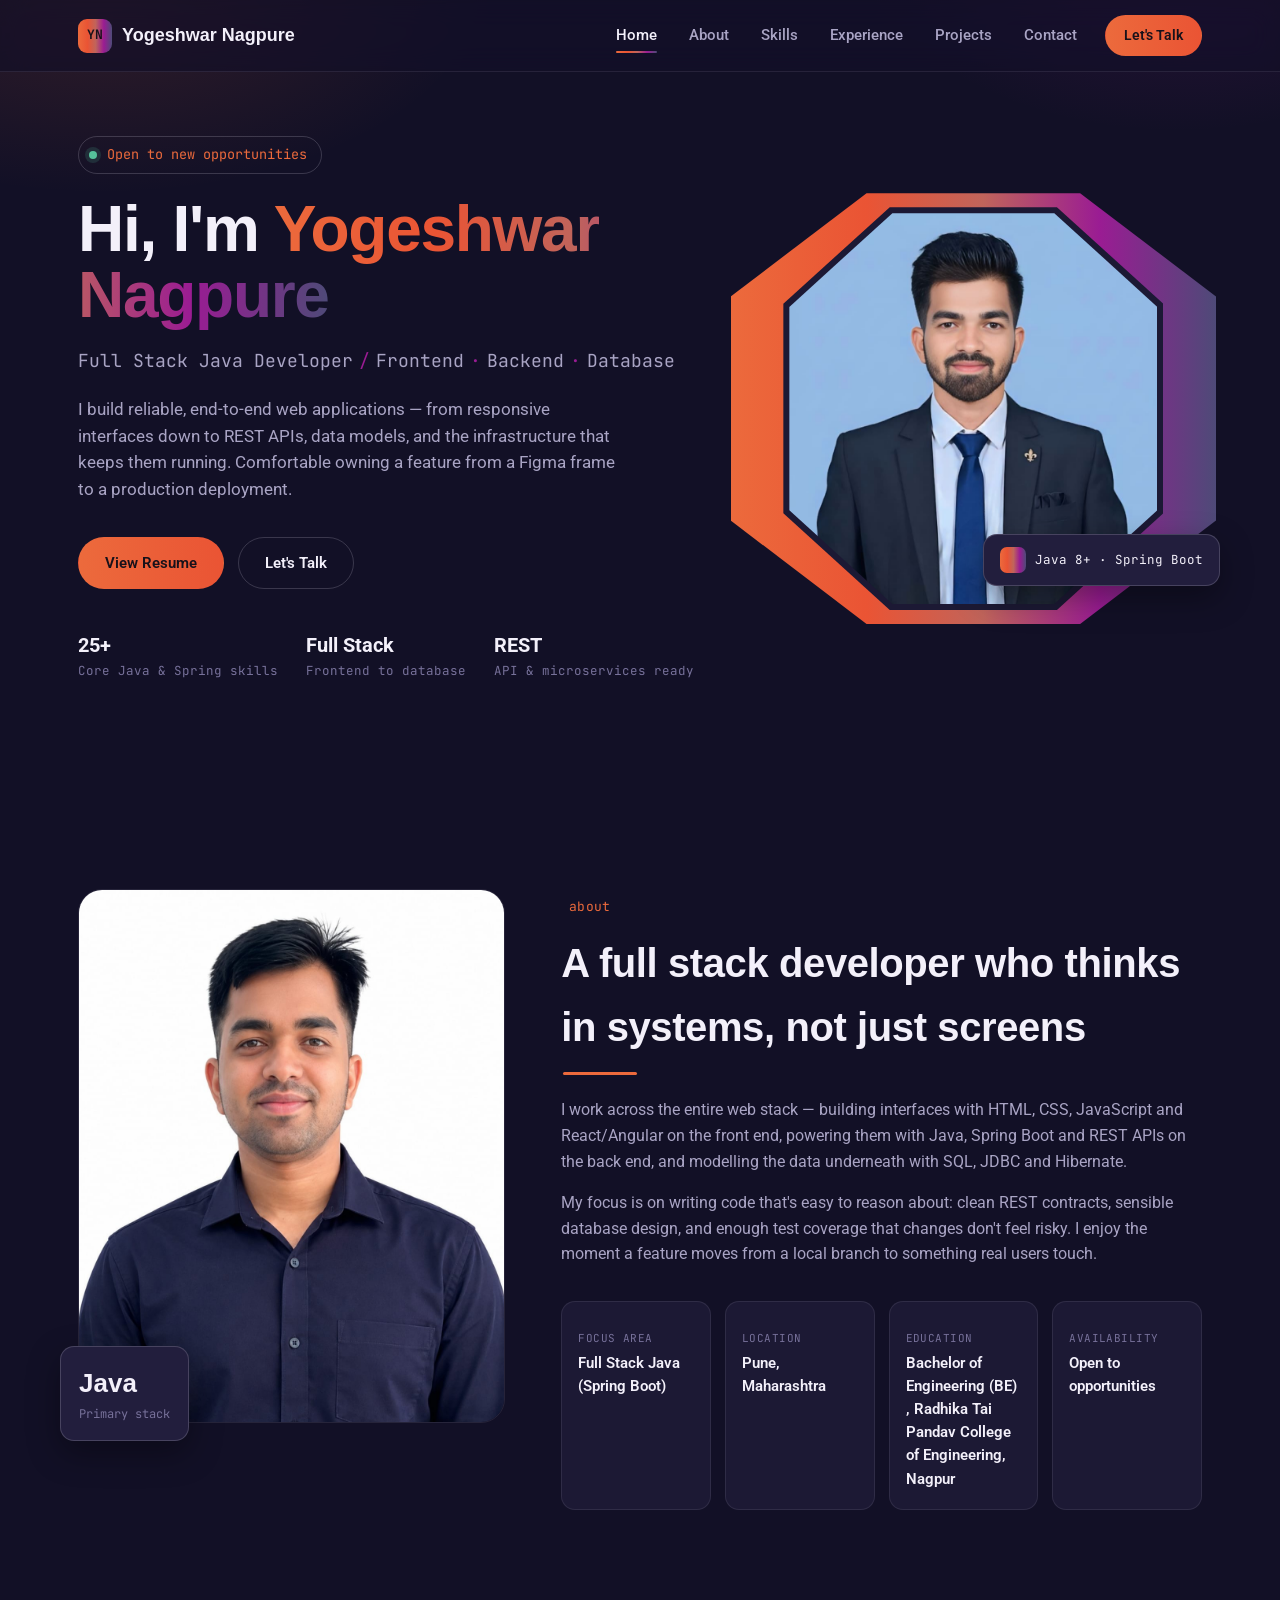
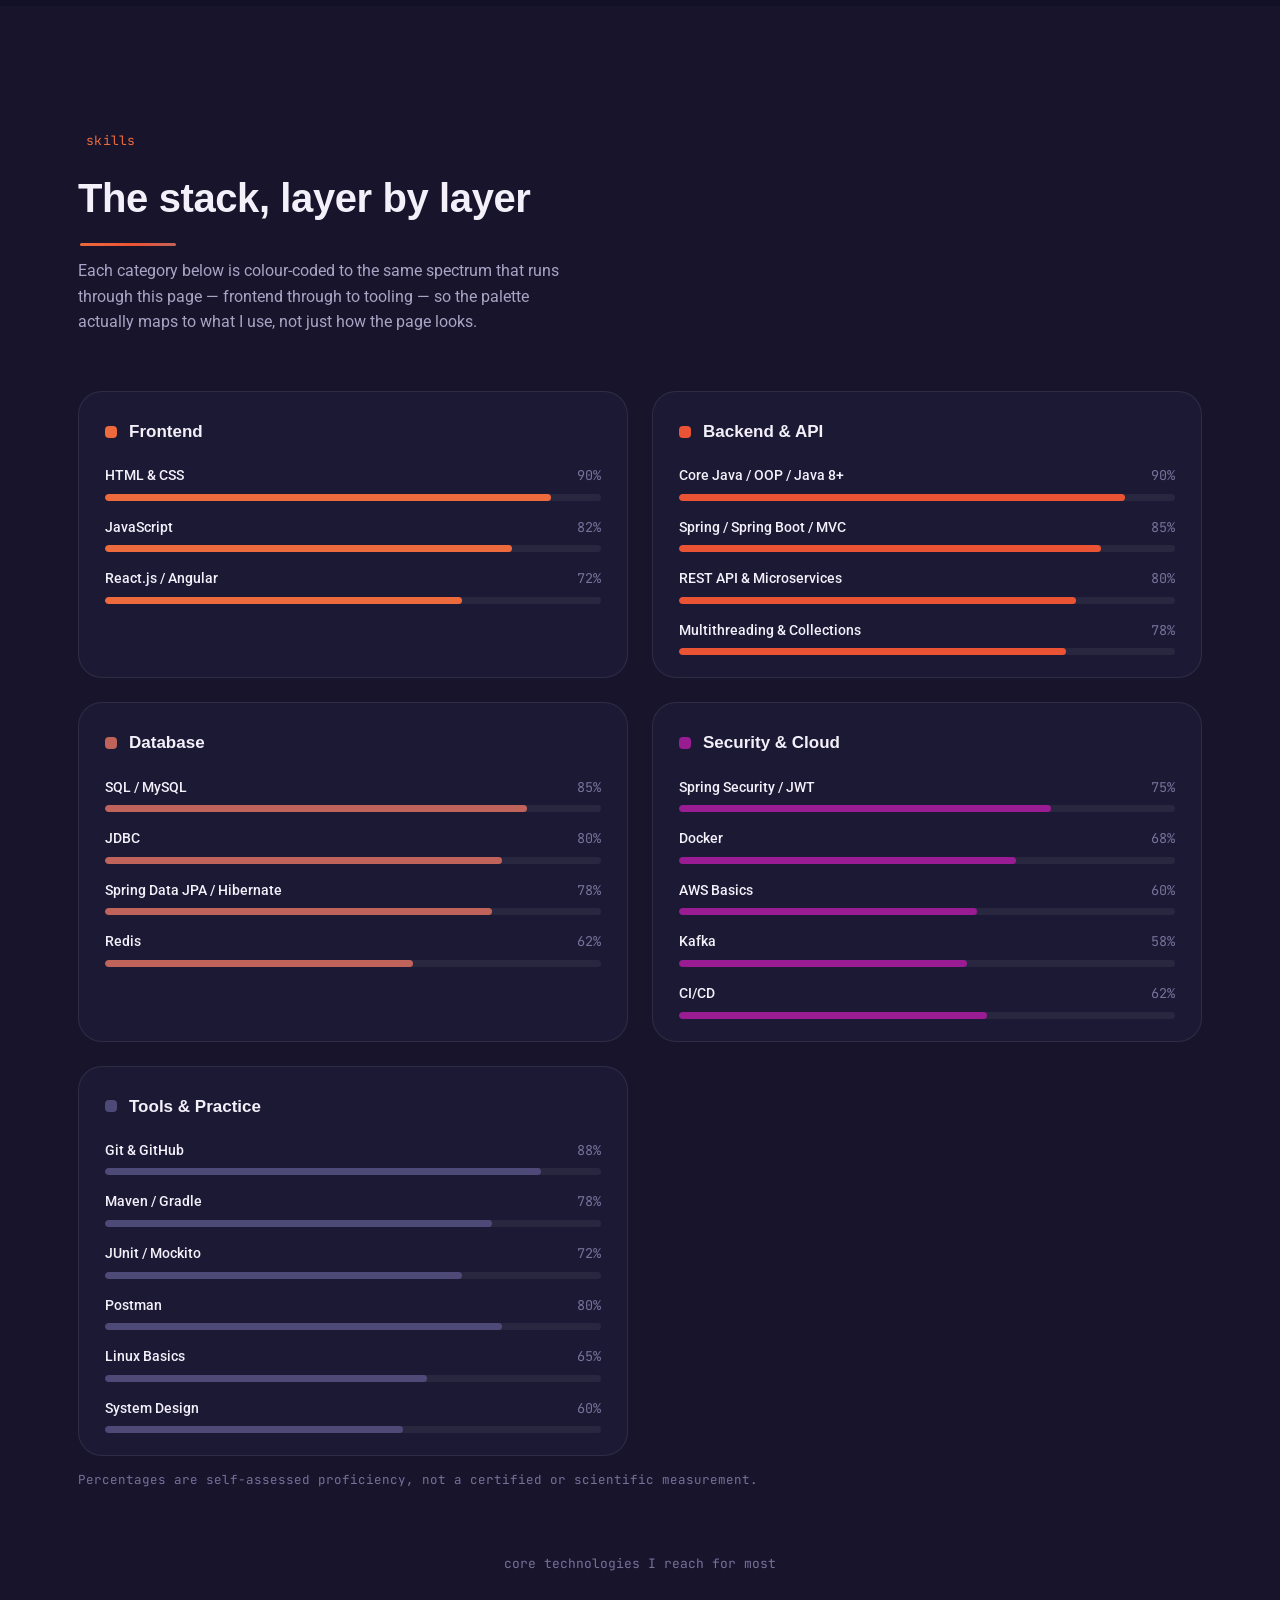
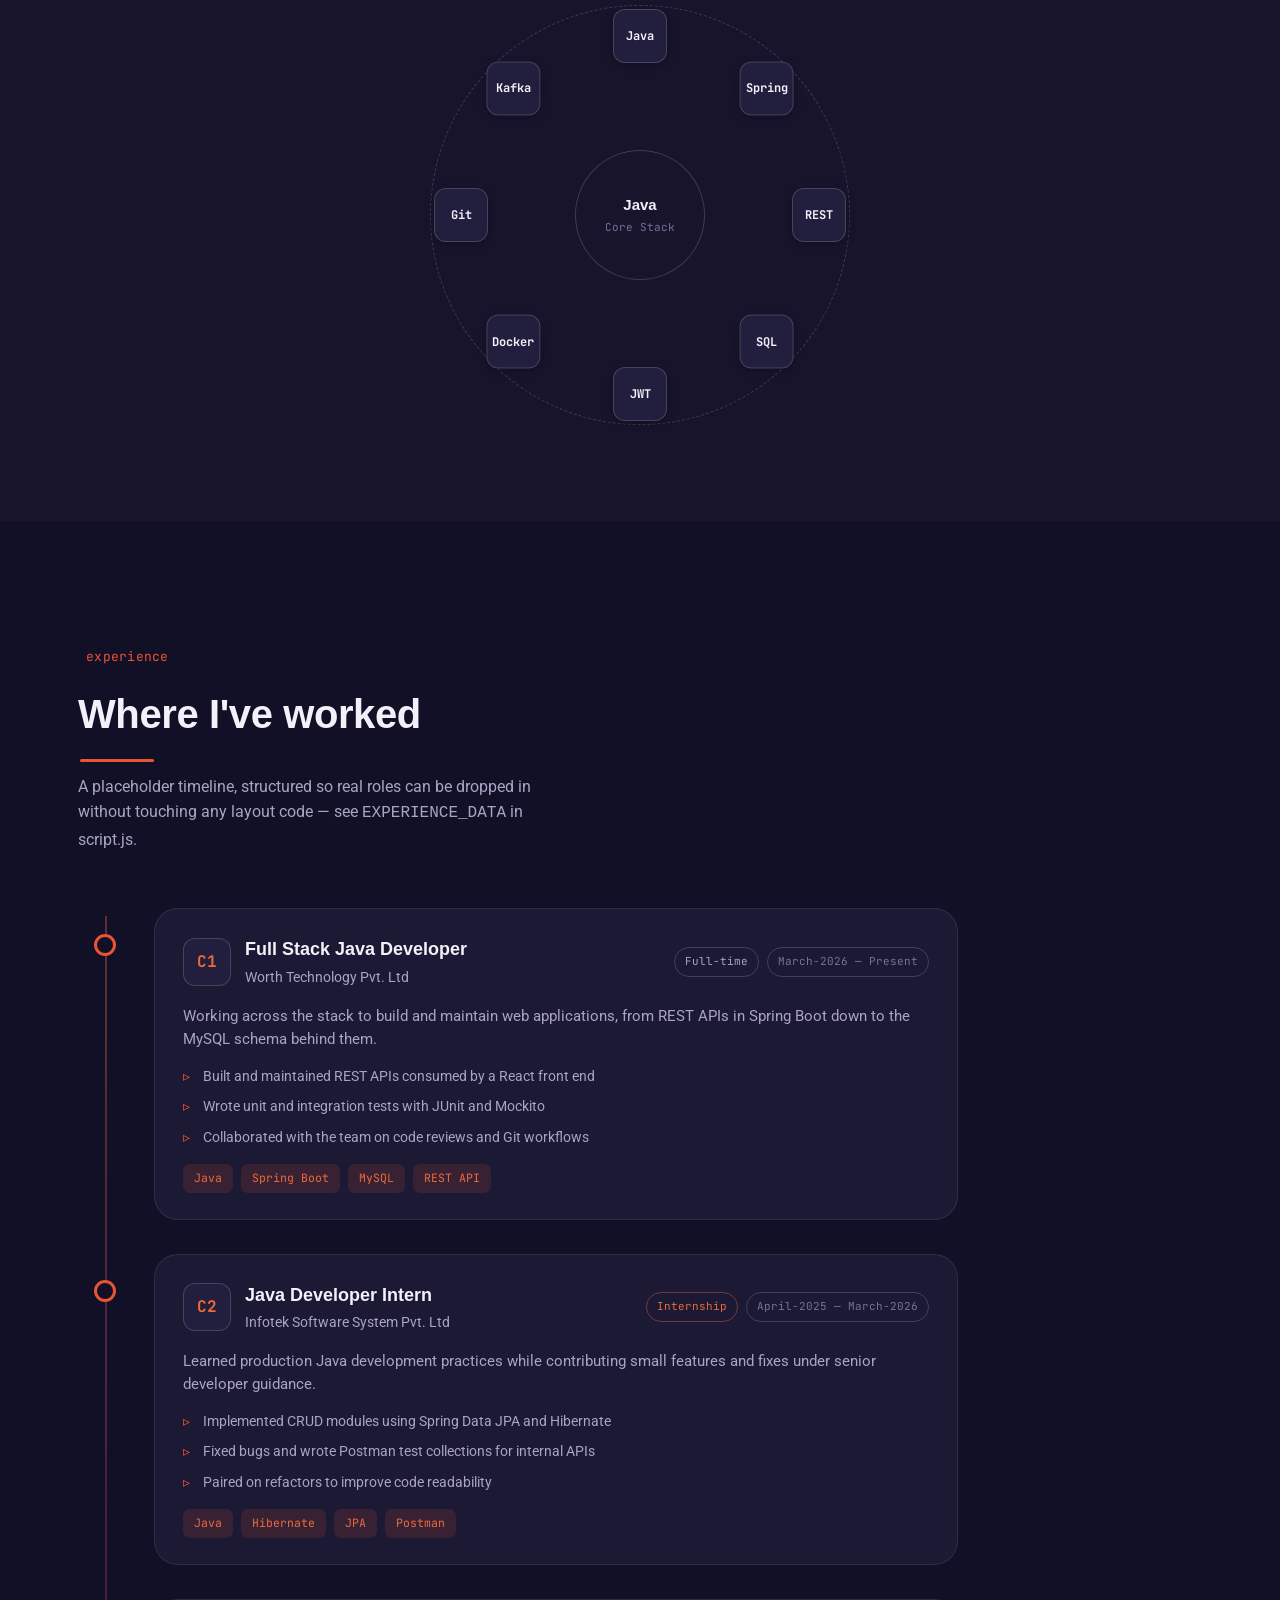
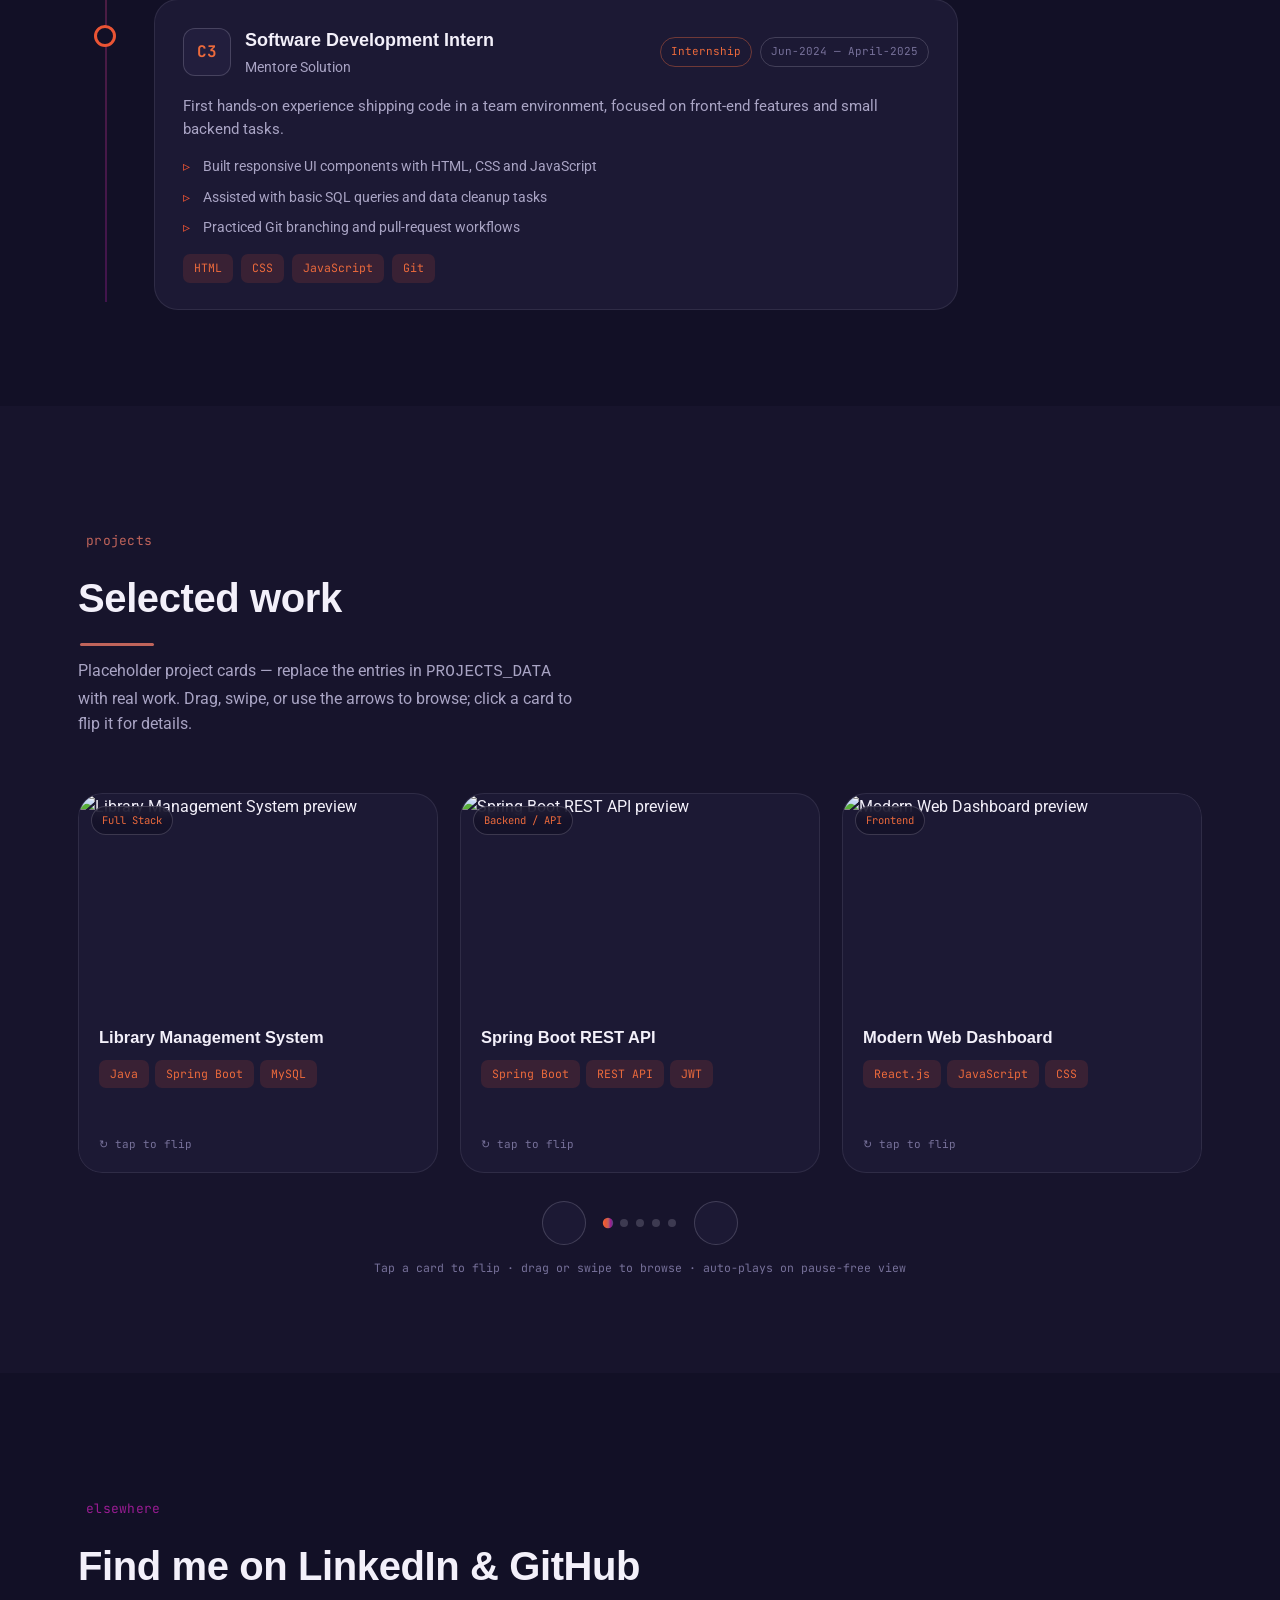
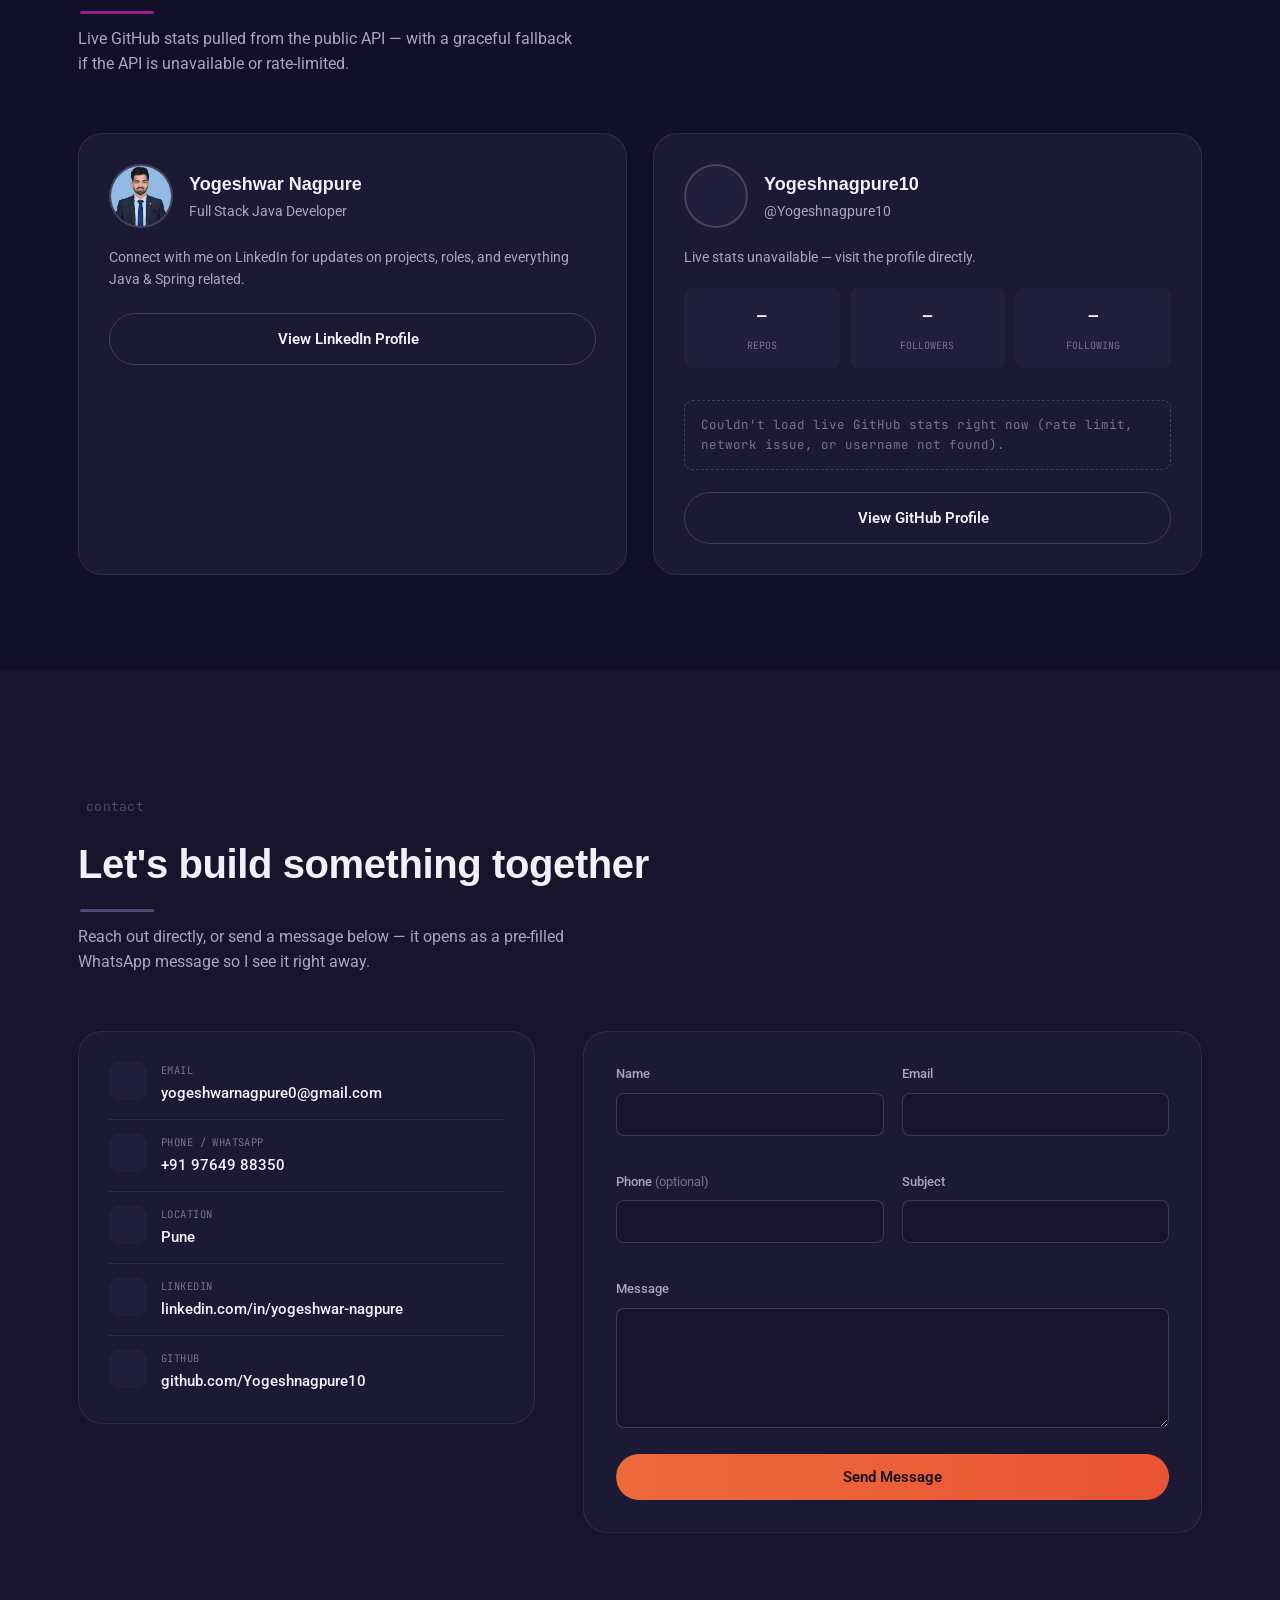
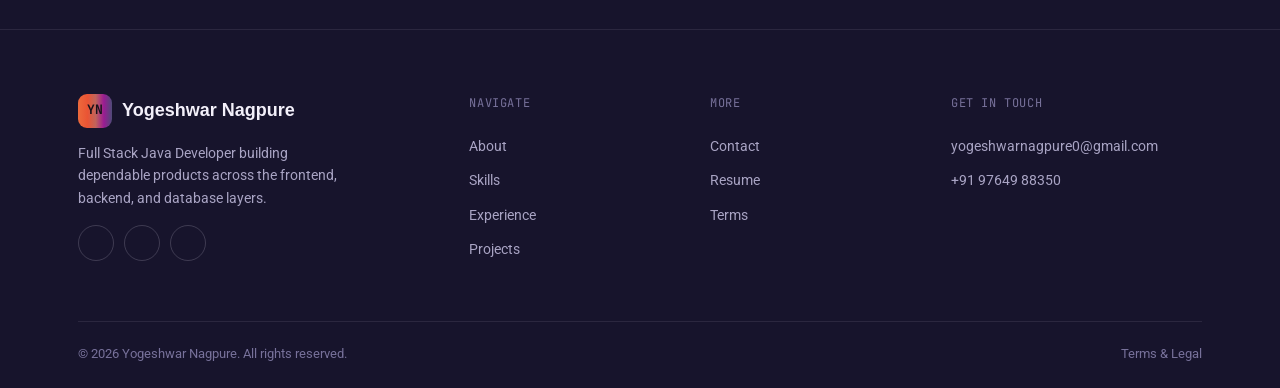
==== commit 44c205d8: "polishted port fholiyo  added" ====
--- a/index.html
+++ b/index.html
@@ -117,12 +117,12 @@
             <div class="info-card" style="--i:1" data-reveal>
               <div class="info-card__icon" aria-hidden="true"><i class="fa-solid fa-location-dot" style="color:var(--stack-3);"></i></div>
               <div class="info-card__label">Location</div>
-              <div class="info-card__value">YOUR_LOCATION</div>
+              <div class="info-card__value">Pune, Maharashtra</div>
             </div>
             <div class="info-card" style="--i:2" data-reveal>
               <div class="info-card__icon" aria-hidden="true"><i class="fa-solid fa-graduation-cap" style="color:var(--stack-4);"></i></div>
               <div class="info-card__label">Education</div>
-              <div class="info-card__value">YOUR_DEGREE, YOUR_COLLEGE</div>
+              <div class="info-card__value">Bachelor of Engineering (BE) , Radhika Tai Pandav College of Engineering, Nagpur</div>
             </div>
             <div class="info-card" style="--i:3" data-reveal>
               <div class="info-card__icon" aria-hidden="true"><i class="fa-solid fa-circle" style="color:var(--success);"></i></div>
@@ -216,7 +216,7 @@
           </div>
           <p class="profile-card__bio">Connect with me on LinkedIn for updates on projects, roles, and everything Java &amp; Spring related.</p>
           <div class="profile-card__cta">
-            <a href="https://www.linkedin.com/in/YOUR_LINKEDIN_USERNAME" target="_blank" rel="noopener noreferrer" class="btn btn-outline btn-block">View LinkedIn Profile <i class="fa-solid fa-arrow-up-right-from-square" aria-hidden="true"></i></a>
+            <a href="https://www.linkedin.com/in/yogeshwar-nagpure" target="_blank" rel="noopener noreferrer" class="btn btn-outline btn-block">View LinkedIn Profile <i class="fa-solid fa-arrow-up-right-from-square" aria-hidden="true"></i></a>
           </div>
         </div>
 
@@ -226,7 +226,7 @@
             <img class="profile-card__avatar skeleton" id="ghAvatar" alt="" width="64" height="64" src="data:image/svg+xml,%3Csvg xmlns='http://www.w3.org/2000/svg' viewBox='0 0 64 64'%3E%3C/svg%3E">
             <div>
               <div class="profile-card__name" id="ghName">Loading…</div>
-              <div class="profile-card__role" id="ghLogin">@YOUR_GITHUB_USERNAME</div>
+              <div class="profile-card__role" id="ghLogin">Yogeshnagpure10</div>
             </div>
           </div>
           <p class="profile-card__bio" id="ghBio">Fetching public GitHub profile data…</p>
@@ -238,7 +238,7 @@
           <div class="profile-card__repos" id="ghRepoList"></div>
           <div class="profile-card__fallback" id="ghFallback">GitHub data isn't available right now (API limit, network, or invalid username) — showing this card without live stats. Visit the profile directly instead.</div>
           <div class="profile-card__cta">
-            <a href="https://github.com/YOUR_GITHUB_USERNAME" target="_blank" rel="noopener noreferrer" class="btn btn-outline btn-block">View GitHub Profile <i class="fa-solid fa-arrow-up-right-from-square" aria-hidden="true"></i></a>
+            <a href="https://github.com/Yogeshnagpure10" target="_blank" rel="noopener noreferrer" class="btn btn-outline btn-block">View GitHub Profile <i class="fa-solid fa-arrow-up-right-from-square" aria-hidden="true"></i></a>
           </div>
         </div>
       </div>
@@ -274,21 +274,21 @@
             <div class="contact-row__icon" aria-hidden="true"><i class="fa-solid fa-location-dot" style="color:var(--stack-3);"></i></div>
             <div>
               <div class="contact-row__label">Location</div>
-              <div class="contact-row__value">YOUR_LOCATION</div>
+              <div class="contact-row__value">Pune</div>
             </div>
           </div>
           <div class="contact-row">
             <div class="contact-row__icon" aria-hidden="true"><i class="fa-brands fa-linkedin-in" style="color:#0A66C2;"></i></div>
             <div>
               <div class="contact-row__label">LinkedIn</div>
-              <div class="contact-row__value"><a href="https://www.linkedin.com/in/YOUR_LINKEDIN_USERNAME" target="_blank" rel="noopener noreferrer">linkedin.com/in/YOUR_LINKEDIN_USERNAME</a></div>
+              <div class="contact-row__value"><a href="https://www.linkedin.com/in/yogeshwar-nagpure" target="_blank" rel="noopener noreferrer">linkedin.com/in/yogeshwar-nagpure</a></div>
             </div>
           </div>
           <div class="contact-row">
             <div class="contact-row__icon" aria-hidden="true"><i class="fa-brands fa-github"></i></div>
             <div>
               <div class="contact-row__label">GitHub</div>
-              <div class="contact-row__value"><a href="https://github.com/YOUR_GITHUB_USERNAME" target="_blank" rel="noopener noreferrer">github.com/YOUR_GITHUB_USERNAME</a></div>
+              <div class="contact-row__value"><a href="https://github.com/Yogeshnagpure10" target="_blank" rel="noopener noreferrer">github.com/Yogeshnagpure10</a></div>
             </div>
           </div>
         </div>
@@ -340,8 +340,8 @@
         <p class="footer__desc">Full Stack Java Developer building dependable products across the frontend, backend, and database layers.</p>
         <div class="footer__social">
           <a href="mailto:yogeshwarnagpure0@gmail.com" aria-label="Email Yogeshwar Nagpure"><i class="fa-solid fa-envelope" aria-hidden="true"></i></a>
-          <a href="https://github.com/YOUR_GITHUB_USERNAME" target="_blank" rel="noopener noreferrer" aria-label="GitHub profile"><i class="fa-brands fa-github" aria-hidden="true"></i></a>
-          <a href="https://www.linkedin.com/in/YOUR_LINKEDIN_USERNAME" target="_blank" rel="noopener noreferrer" aria-label="LinkedIn profile"><i class="fa-brands fa-linkedin-in" aria-hidden="true"></i></a>
+          <a href="https://github.com/Yogeshnagpure10" target="_blank" rel="noopener noreferrer" aria-label="GitHub profile"><i class="fa-brands fa-github" aria-hidden="true"></i></a>
+          <a href="https://www.linkedin.com/in/yogeshwar-nagpure" target="_blank" rel="noopener noreferrer" aria-label="LinkedIn profile"><i class="fa-brands fa-linkedin-in" aria-hidden="true"></i></a>
         </div>
       </div>
 
